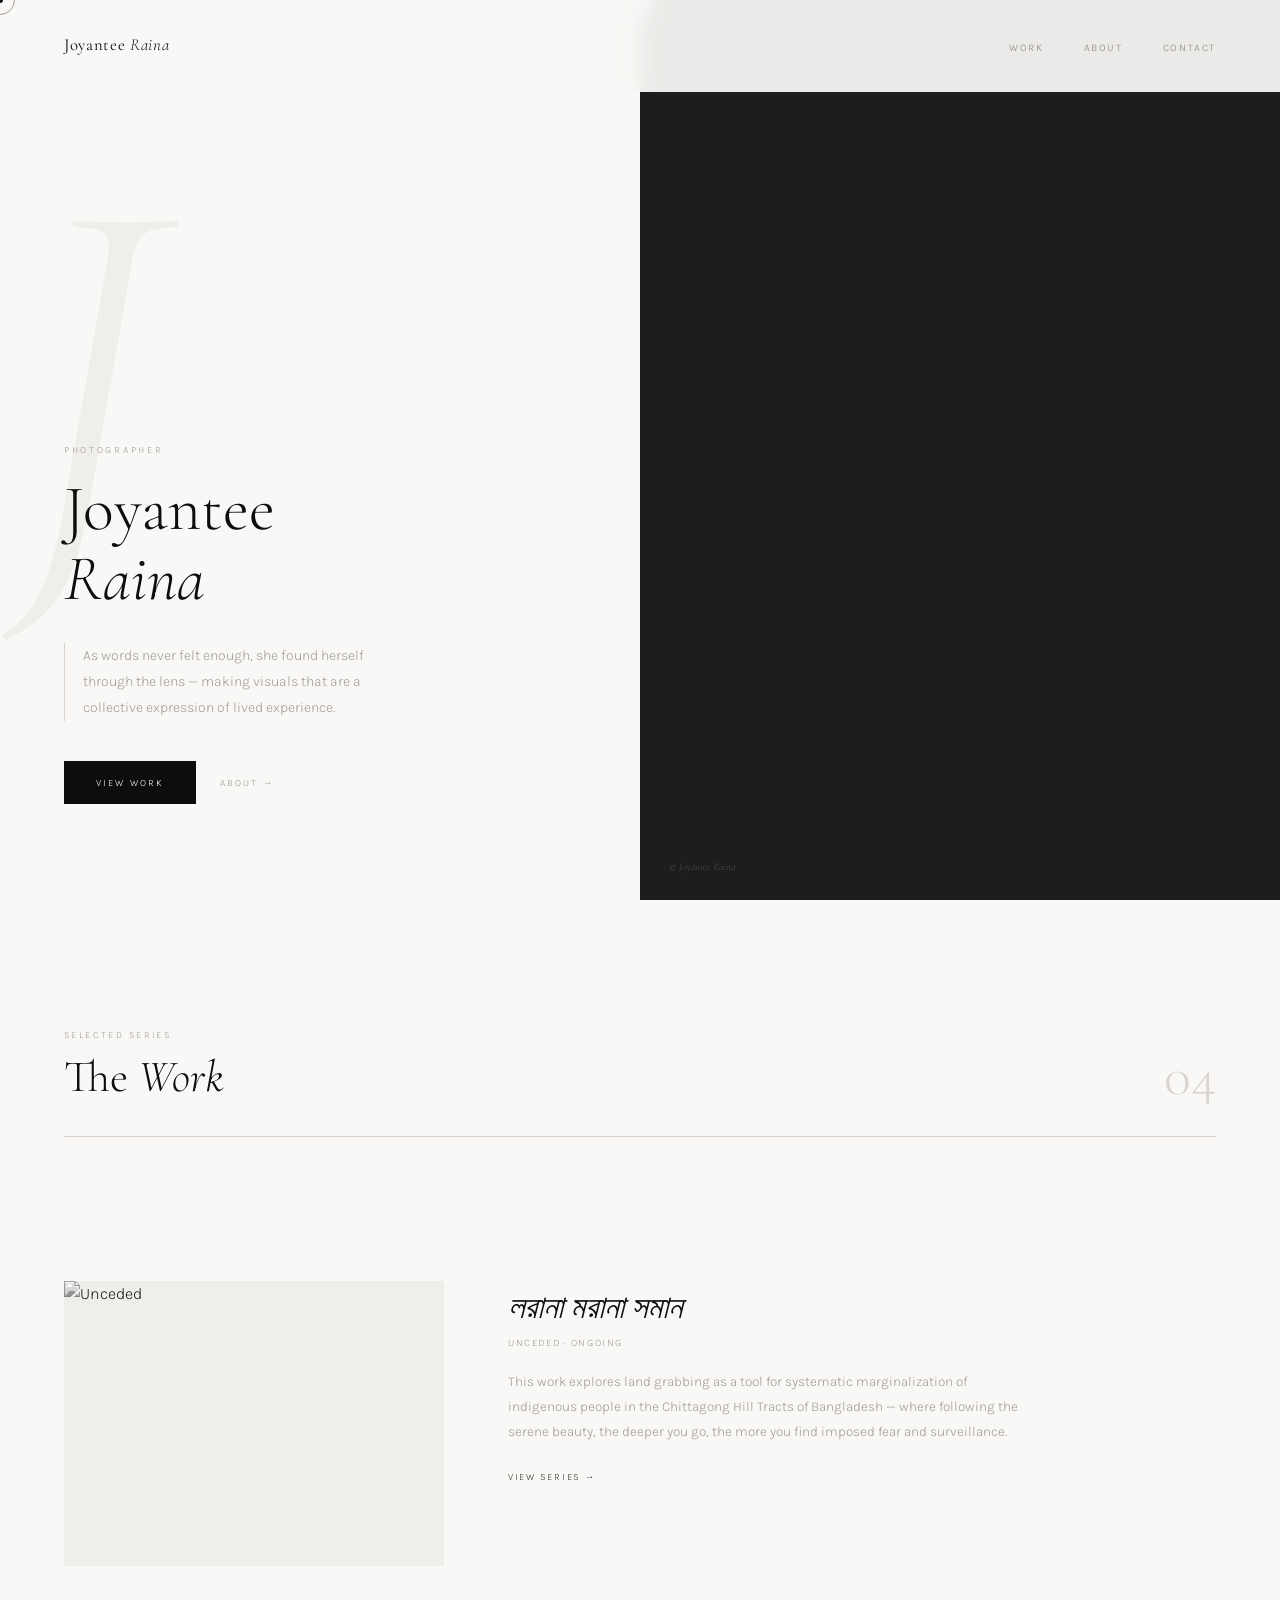
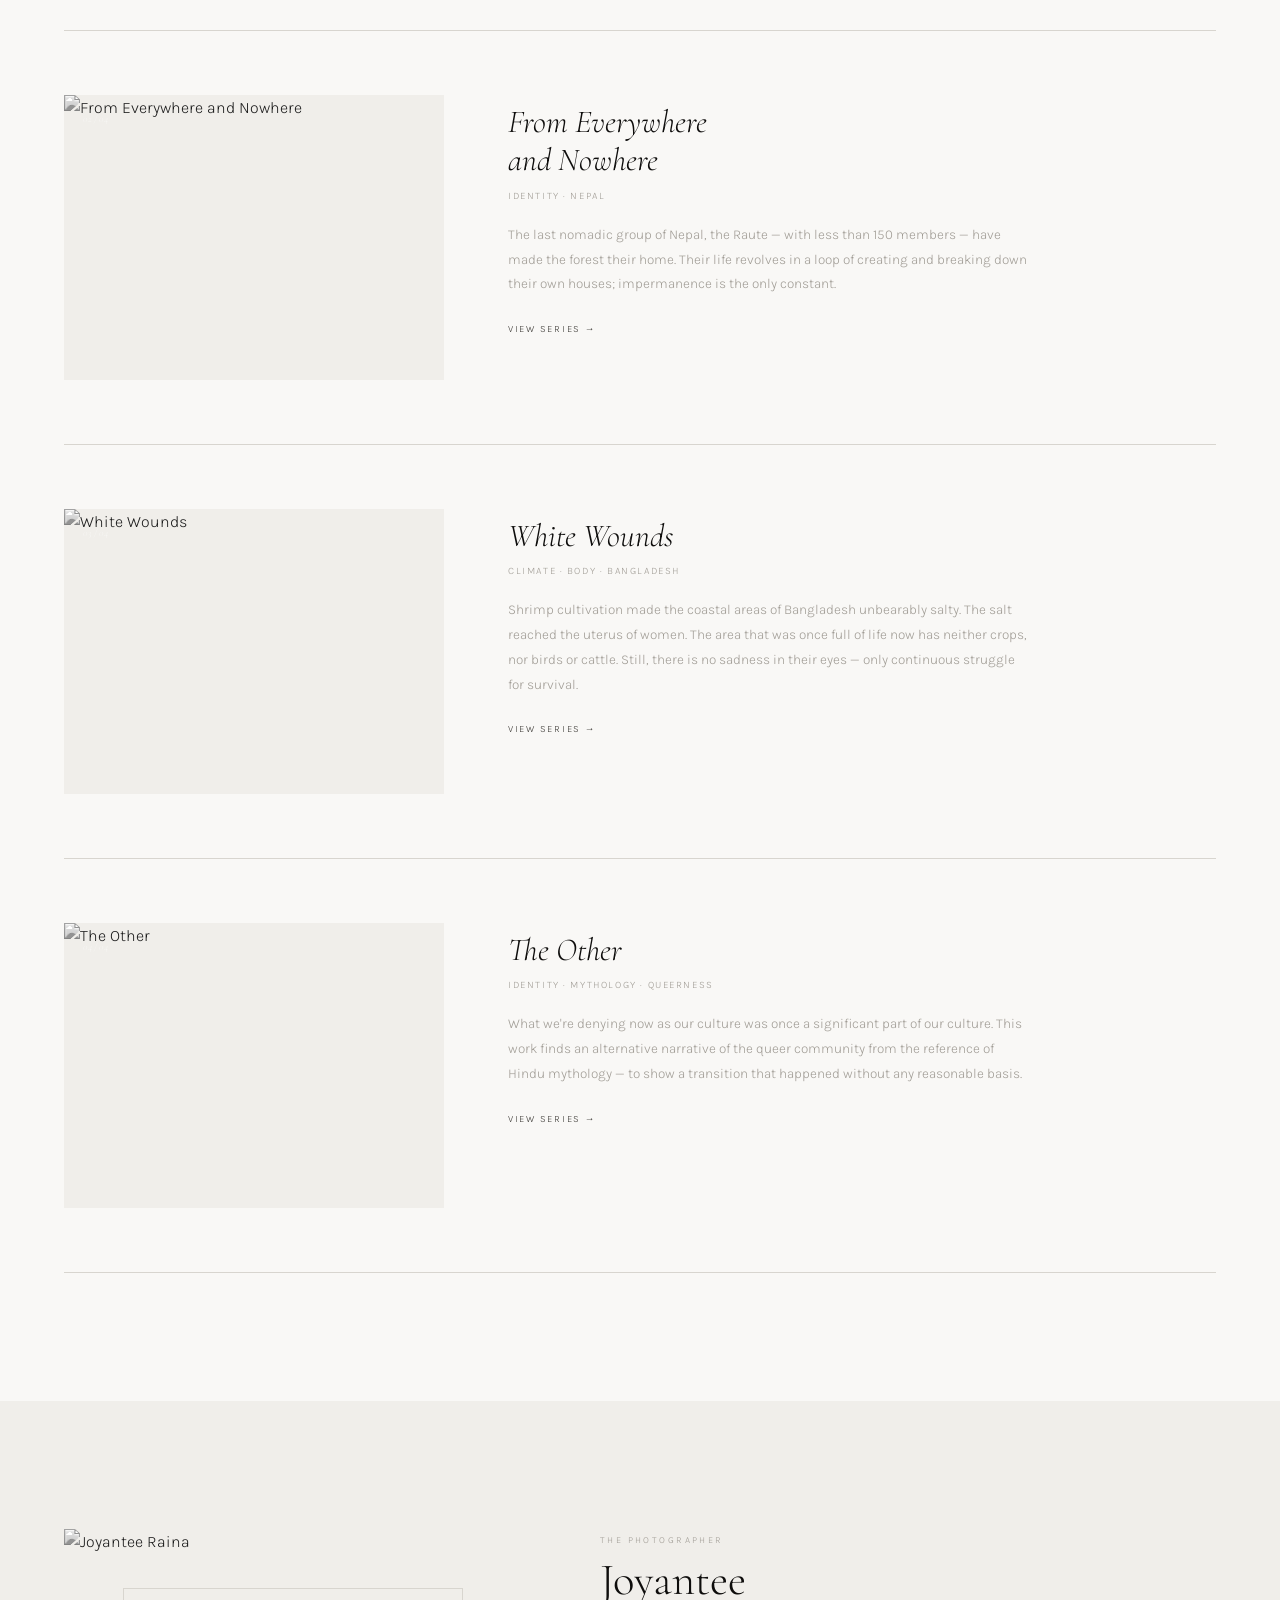
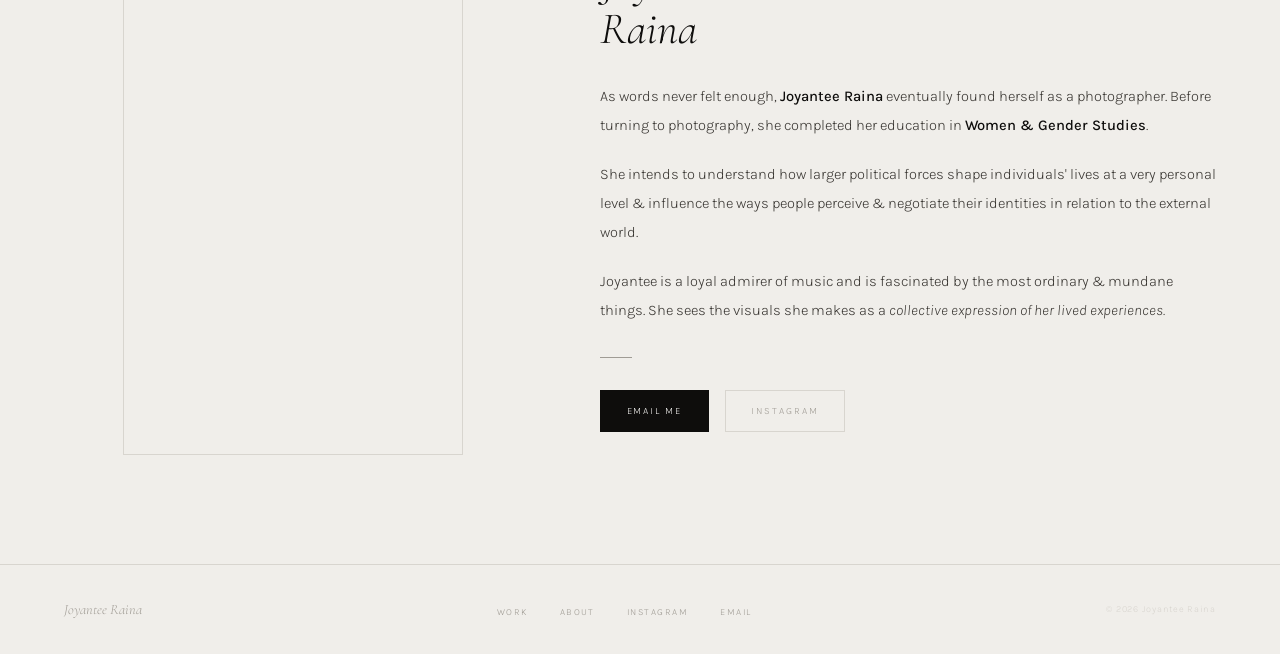
==== index.html @ 15c31bb4 "Add files via upload" ====
<!DOCTYPE html>
<html lang="en">
<head>
<meta charset="UTF-8">
<meta name="viewport" content="width=device-width, initial-scale=1.0">
<title>Joyantee Raina — Photographer</title>
<meta name="description" content="Joyantee Raina is a photographer whose work explores identity, land, and the lives shaped by political forces.">
<link rel="stylesheet" href="style.css">
<style>
  /* Hero */
  .hero {
    min-height: 100vh;
    display: grid;
    grid-template-columns: 1fr 1fr;
  }

  .hero-left {
    display: flex;
    flex-direction: column;
    justify-content: flex-end;
    padding: 0 4rem 6rem;
    position: relative;
    overflow: hidden;
  }

  .hero-bg-letter {
    position: absolute;
    top: 42%; left: 1rem;
    transform: translateY(-50%);
    font-family: 'Cormorant Garamond', serif;
    font-size: 40vw;
    font-weight: 300;
    font-style: italic;
    color: var(--off);
    line-height: 1;
    pointer-events: none;
    user-select: none;
  }

  .hero-tag {
    font-size: 0.6rem;
    letter-spacing: 0.28em;
    text-transform: uppercase;
    color: var(--mid);
    margin-bottom: 1rem;
    position: relative;
    opacity: 0;
    animation: fadeUp 0.8s ease forwards 0.4s;
  }

  h1.hero-title {
    font-family: 'Cormorant Garamond', serif;
    font-size: clamp(3rem, 5vw, 5rem);
    font-weight: 300;
    line-height: 1.1;
    color: var(--black);
    position: relative;
    opacity: 0;
    animation: fadeUp 0.9s ease forwards 0.6s;
  }
  h1.hero-title em { font-style: italic; display: block; }

  .hero-snippet {
    margin-top: 1.8rem;
    font-size: 0.88rem;
    color: var(--mid);
    max-width: 320px;
    line-height: 1.85;
    border-left: 1px solid var(--light);
    padding-left: 1.1rem;
    position: relative;
    opacity: 0;
    animation: fadeUp 0.9s ease forwards 0.85s;
  }

  .hero-cta {
    margin-top: 2.5rem;
    display: flex;
    gap: 1.5rem;
    align-items: center;
    position: relative;
    opacity: 0;
    animation: fadeUp 0.9s ease forwards 1s;
  }

  .btn {
    font-size: 0.6rem;
    letter-spacing: 0.22em;
    text-transform: uppercase;
    text-decoration: none;
    transition: all 0.3s;
  }
  .btn-dark {
    color: var(--white);
    background: var(--black);
    padding: 0.85rem 2rem;
  }
  .btn-dark:hover { background: var(--dark); }
  .btn-text {
    color: var(--mid);
  }
  .btn-text:hover { color: var(--black); }

  .hero-right {
    position: relative;
    overflow: hidden;
    background: var(--deeper);
    min-height: 100vh;
  }
  .hero-right img {
    width: 100%; height: 100%;
    object-fit: cover;
    filter: grayscale(100%);
    display: block;
    opacity: 0;
    animation: fadeIn 1.2s ease forwards 0.8s;
  }
  .hero-caption {
    position: absolute;
    bottom: 1.5rem; left: 1.8rem;
    font-family: 'Cormorant Garamond', serif;
    font-size: 0.65rem;
    font-style: italic;
    color: rgba(255,255,255,0.22);
  }

  /* Work section */
  #work {
    padding: 8rem 4rem;
  }

  .work-head {
    display: flex;
    justify-content: space-between;
    align-items: flex-end;
    padding-bottom: 2rem;
    border-bottom: 1px solid var(--light);
    margin-bottom: 5rem;
  }

  .label {
    font-size: 0.58rem;
    letter-spacing: 0.26em;
    text-transform: uppercase;
    color: var(--mid);
    margin-bottom: 0.6rem;
  }

  h2.section-title {
    font-family: 'Cormorant Garamond', serif;
    font-size: clamp(1.8rem, 3.5vw, 3rem);
    font-weight: 300;
    color: var(--black);
    line-height: 1.15;
  }
  h2.section-title em { font-style: italic; }

  .work-count {
    font-family: 'Cormorant Garamond', serif;
    font-size: 3.5rem;
    font-weight: 300;
    color: var(--light);
    line-height: 1;
  }

  /* Series list — matches WordPress minimal layout */
  .series-list {
    display: flex;
    flex-direction: column;
    gap: 0;
  }

  .series-row {
    display: grid;
    grid-template-columns: 380px 1fr;
    gap: 4rem;
    padding: 4rem 0;
    border-bottom: 1px solid var(--light);
    align-items: start;
    text-decoration: none;
    color: inherit;
    transition: background 0.3s;
  }
  .series-row:hover { background: rgba(0,0,0,0.015); }
  .series-row:first-child { border-top: none; }

  .series-cover {
    position: relative;
    overflow: hidden;
    aspect-ratio: 4/3;
    background: var(--off);
  }
  .series-cover img {
    width: 100%; height: 100%;
    object-fit: cover;
    filter: grayscale(100%);
    display: block;
    transition: transform 0.7s cubic-bezier(0.25,0.46,0.45,0.94), filter 0.5s;
  }
  .series-row:hover .series-cover img {
    transform: scale(1.04);
    filter: grayscale(40%);
  }

  .series-num {
    position: absolute;
    top: 1rem; left: 1.2rem;
    font-family: 'Cormorant Garamond', serif;
    font-size: 0.65rem;
    font-style: italic;
    color: rgba(255,255,255,0.5);
  }

  .series-body {
    display: flex;
    flex-direction: column;
    justify-content: center;
    padding: 0.5rem 0;
  }

  .series-title-text {
    font-family: 'Cormorant Garamond', serif;
    font-size: clamp(1.5rem, 2.5vw, 2.2rem);
    font-weight: 300;
    font-style: italic;
    color: var(--black);
    line-height: 1.2;
    margin-bottom: 0.5rem;
    transition: color 0.3s;
  }
  .series-row:hover .series-title-text { color: var(--dark); }

  .series-sub {
    font-size: 0.62rem;
    letter-spacing: 0.16em;
    text-transform: uppercase;
    color: var(--mid);
    margin-bottom: 1.2rem;
  }

  .series-excerpt {
    font-size: 0.85rem;
    color: var(--mid);
    line-height: 1.82;
    max-width: 520px;
    margin-bottom: 1.5rem;
  }

  .series-arrow {
    font-size: 0.6rem;
    letter-spacing: 0.18em;
    text-transform: uppercase;
    color: var(--dark);
    display: flex;
    align-items: center;
    gap: 0.5rem;
    transition: gap 0.3s;
  }
  .series-row:hover .series-arrow { gap: 0.9rem; }

  /* About strip */
  #about {
    padding: 8rem 4rem;
    background: var(--off);
    display: grid;
    grid-template-columns: 1fr 1.4fr;
    gap: 6rem;
    align-items: center;
  }

  .about-img {
    position: relative;
    aspect-ratio: 3/4;
    max-width: 380px;
  }
  .about-img img {
    width: 100%; height: 100%;
    object-fit: cover;
    filter: grayscale(100%);
    display: block;
    position: relative; z-index: 1;
  }
  .about-frame {
    position: absolute;
    bottom: -1.2rem; right: -1.2rem;
    width: calc(100% - 2.5rem);
    height: calc(100% - 2.5rem);
    border: 1px solid var(--light);
    pointer-events: none;
  }

  .about-text .label { margin-bottom: 0.5rem; }

  h2.about-name {
    font-family: 'Cormorant Garamond', serif;
    font-size: clamp(2rem, 3.5vw, 3rem);
    font-weight: 300;
    color: var(--black);
    line-height: 1.1;
    margin-bottom: 1.8rem;
  }
  h2.about-name em { font-style: italic; display: block; }

  .about-bio {
    font-size: 0.92rem;
    color: var(--dark);
    line-height: 1.95;
    margin-bottom: 1.3rem;
  }
  .about-bio strong { color: var(--black); font-weight: 500; }
  .about-bio em { font-style: italic; }

  .about-hr { width: 32px; height: 1px; background: var(--mid); margin: 2rem 0; }

  .about-btns { display: flex; gap: 1rem; flex-wrap: wrap; }
  .about-btn {
    font-size: 0.6rem;
    letter-spacing: 0.2em;
    text-transform: uppercase;
    text-decoration: none;
    padding: 0.75rem 1.6rem;
    border: 1px solid var(--light);
    color: var(--mid);
    transition: all 0.3s;
  }
  .about-btn:hover { border-color: var(--dark); color: var(--black); }
  .about-btn.fill { background: var(--black); color: var(--white); border-color: var(--black); }
  .about-btn.fill:hover { background: var(--dark); border-color: var(--dark); }

  /* Responsive */
  @media (max-width: 1024px) {
    .hero { grid-template-columns: 1fr; }
    .hero-right { display: none; }
    .hero-left { min-height: 100vh; padding: 0 2rem 5rem; }
    #work { padding: 5rem 2rem; }
    .series-row { grid-template-columns: 1fr; gap: 1.5rem; padding: 3rem 0; }
    .series-cover { max-width: 100%; aspect-ratio: 16/9; }
    #about { grid-template-columns: 1fr; gap: 3rem; padding: 5rem 2rem; }
    .about-img { max-width: 320px; }
  }
  @media (max-width: 640px) {
    #work { padding: 4rem 1.5rem; }
    .work-head { flex-direction: column; align-items: flex-start; gap: 1rem; }
    #about { padding: 4rem 1.5rem; }
  }
</style>
</head>
<body>

<div class="cur" id="cur"></div>
<div class="cur-ring" id="curRing"></div>

<nav id="nav">
  <a href="index.html" class="nav-name">Joyantee <em>Raina</em></a>
  <ul class="nav-links">
    <li class="hide-mobile"><a href="#work">Work</a></li>
    <li class="hide-mobile"><a href="#about">About</a></li>
    <li><a href="mailto:joyantee.raina@gmail.com">Contact</a></li>
  </ul>
</nav>

<!-- Hero -->
<section class="hero">
  <div class="hero-left">
    <div class="hero-bg-letter" aria-hidden="true">J</div>
    <div class="hero-tag">Photographer</div>
    <h1 class="hero-title">Joyantee<br><em>Raina</em></h1>
    <p class="hero-snippet">As words never felt enough, she found herself through the lens — making visuals that are a collective expression of lived experience.</p>
    <div class="hero-cta">
      <a href="#work" class="btn btn-dark">View Work</a>
      <a href="#about" class="btn btn-text">About →</a>
    </div>
  </div>
  <div class="hero-right">
    <img src="https://joyanteeraina.wordpress.com/wp-content/uploads/2026/02/whatsapp-image-2026-02-25-at-1.38.59-pm-6.jpeg" alt="Joyantee Raina">
    <div class="hero-caption">© Joyantee Raina</div>
  </div>
</section>

<!-- Work -->
<section id="work">
  <div class="work-head reveal">
    <div>
      <div class="label">Selected Series</div>
      <h2 class="section-title">The <em>Work</em></h2>
    </div>
    <div class="work-count">04</div>
  </div>

  <div class="series-list">

    <a href="unceded.html" class="series-row reveal">
      <div class="series-cover">
        <img src="https://joyanteeraina.wordpress.com/wp-content/uploads/2025/05/unceded_01-2.jpg" alt="Unceded">
        <div class="series-num">01 / 04</div>
      </div>
      <div class="series-body">
        <div class="series-title-text">লরানা মরানা সমান</div>
        <div class="series-sub">Unceded · Ongoing</div>
        <p class="series-excerpt">This work explores land grabbing as a tool for systematic marginalization of indigenous people in the Chittagong Hill Tracts of Bangladesh — where following the serene beauty, the deeper you go, the more you find imposed fear and surveillance.</p>
        <div class="series-arrow">View Series →</div>
      </div>
    </a>

    <a href="from-everywhere-and-nowhere.html" class="series-row reveal d1">
      <div class="series-cover">
        <img src="https://joyanteeraina.wordpress.com/wp-content/uploads/2023/04/joyantee_01-9.jpg" alt="From Everywhere and Nowhere">
        <div class="series-num">02 / 04</div>
      </div>
      <div class="series-body">
        <div class="series-title-text">From Everywhere<br>and Nowhere</div>
        <div class="series-sub">Identity · Nepal</div>
        <p class="series-excerpt">The last nomadic group of Nepal, the Raute — with less than 150 members — have made the forest their home. Their life revolves in a loop of creating and breaking down their own houses; impermanence is the only constant.</p>
        <div class="series-arrow">View Series →</div>
      </div>
    </a>

    <a href="white-wounds.html" class="series-row reveal d2">
      <div class="series-cover">
        <img src="https://joyanteeraina.wordpress.com/wp-content/uploads/2023/04/water_01-5.jpeg" alt="White Wounds">
        <div class="series-num">03 / 04</div>
      </div>
      <div class="series-body">
        <div class="series-title-text">White Wounds</div>
        <div class="series-sub">Climate · Body · Bangladesh</div>
        <p class="series-excerpt">Shrimp cultivation made the coastal areas of Bangladesh unbearably salty. The salt reached the uterus of women. The area that was once full of life now has neither crops, nor birds or cattle. Still, there is no sadness in their eyes — only continuous struggle for survival.</p>
        <div class="series-arrow">View Series →</div>
      </div>
    </a>

    <a href="the-other.html" class="series-row reveal d3">
      <div class="series-cover">
        <img src="https://joyanteeraina.wordpress.com/wp-content/uploads/2023/04/the-other_01_joyantee-reza-1.jpeg" alt="The Other">
        <div class="series-num">04 / 04</div>
      </div>
      <div class="series-body">
        <div class="series-title-text">The Other</div>
        <div class="series-sub">Identity · Mythology · Queerness</div>
        <p class="series-excerpt">What we're denying now as our culture was once a significant part of our culture. This work finds an alternative narrative of the queer community from the reference of Hindu mythology — to show a transition that happened without any reasonable basis.</p>
        <div class="series-arrow">View Series →</div>
      </div>
    </a>

  </div>
</section>

<!-- About -->
<section id="about">
  <div class="about-img reveal">
    <img src="https://joyanteeraina.wordpress.com/wp-content/uploads/2026/02/whatsapp-image-2026-02-25-at-1.38.59-pm-6.jpeg" alt="Joyantee Raina">
    <div class="about-frame"></div>
  </div>
  <div class="about-text reveal d1">
    <div class="label">The Photographer</div>
    <h2 class="about-name">Joyantee<br><em>Raina</em></h2>
    <p class="about-bio">As words never felt enough, <strong>Joyantee Raina</strong> eventually found herself as a photographer. Before turning to photography, she completed her education in <strong>Women & Gender Studies</strong>.</p>
    <p class="about-bio">She intends to understand how larger political forces shape individuals' lives at a very personal level & influence the ways people perceive & negotiate their identities in relation to the external world.</p>
    <p class="about-bio">Joyantee is a loyal admirer of music and is fascinated by the most ordinary & mundane things. She sees the visuals she makes as a <em>collective expression of her lived experiences.</em></p>
    <div class="about-hr"></div>
    <div class="about-btns">
      <a href="mailto:joyantee.raina@gmail.com" class="about-btn fill">Email Me</a>
      <a href="https://www.instagram.com/joyantee.raina/" target="_blank" class="about-btn">Instagram</a>
    </div>
  </div>
</section>

<footer>
  <div class="footer-name">Joyantee Raina</div>
  <ul class="footer-links">
    <li><a href="#work">Work</a></li>
    <li><a href="#about">About</a></li>
    <li><a href="https://www.instagram.com/joyantee.raina/" target="_blank">Instagram</a></li>
    <li><a href="mailto:joyantee.raina@gmail.com">Email</a></li>
  </ul>
  <div class="footer-copy">© 2026 Joyantee Raina</div>
</footer>

<script src="cursor.js"></script>
</body>
</html>
---- style.css ----
@import url('https://fonts.googleapis.com/css2?family=Cormorant+Garamond:ital,wght@0,300;0,400;0,600;1,300;1,400;1,600&family=Karla:wght@300;400;500&display=swap');

:root {
  --white: #f9f8f6;
  --off: #f0eeea;
  --light: #d8d5cf;
  --mid: #a09c95;
  --dark: #3a3733;
  --deeper: #1e1d1b;
  --black: #0e0d0c;
}

*, *::before, *::after { box-sizing: border-box; margin: 0; padding: 0; }
html { scroll-behavior: smooth; }

body {
  background: var(--white);
  color: var(--deeper);
  font-family: 'Karla', sans-serif;
  font-weight: 300;
  line-height: 1.6;
  cursor: none;
  overflow-x: hidden;
}

/* Cursor */
.cur {
  width: 6px; height: 6px;
  background: var(--black);
  border-radius: 50%;
  position: fixed;
  pointer-events: none;
  z-index: 9999;
  transform: translate(-50%, -50%);
  transition: width 0.25s, height 0.25s;
}
.cur-ring {
  width: 30px; height: 30px;
  border: 1px solid var(--mid);
  border-radius: 50%;
  position: fixed;
  pointer-events: none;
  z-index: 9998;
  transform: translate(-50%, -50%);
  transition: width 0.2s, height 0.2s, border-color 0.2s;
}

/* Nav */
nav {
  position: fixed; top: 0; left: 0; right: 0;
  z-index: 100;
  display: flex;
  justify-content: space-between;
  align-items: center;
  padding: 2rem 4rem;
  background: rgba(249,248,246,0.94);
  backdrop-filter: blur(10px);
  border-bottom: 1px solid transparent;
  transition: border-color 0.4s;
}
nav.scrolled { border-color: var(--light); }

.nav-name {
  font-family: 'Cormorant Garamond', serif;
  font-size: 1.05rem;
  font-weight: 400;
  letter-spacing: 0.04em;
  color: var(--black);
  text-decoration: none;
}
.nav-name em { font-style: italic; font-weight: 300; }

.nav-links { display: flex; gap: 2.5rem; list-style: none; align-items: center; }
.nav-links a {
  font-size: 0.63rem;
  font-weight: 400;
  letter-spacing: 0.16em;
  text-transform: uppercase;
  color: var(--mid);
  text-decoration: none;
  transition: color 0.3s;
  position: relative;
}
.nav-links a:hover { color: var(--black); }
.nav-links a.active { color: var(--black); }
.nav-links a.active::after {
  content: '';
  position: absolute;
  bottom: -4px; left: 0; right: 0;
  height: 1px;
  background: var(--black);
}

/* Footer */
footer {
  background: var(--off);
  border-top: 1px solid var(--light);
  padding: 2rem 4rem;
  display: flex;
  justify-content: space-between;
  align-items: center;
}
.footer-name {
  font-family: 'Cormorant Garamond', serif;
  font-size: 0.9rem;
  font-style: italic;
  color: var(--mid);
}
.footer-links { display: flex; gap: 2rem; list-style: none; }
.footer-links a {
  font-size: 0.58rem;
  letter-spacing: 0.16em;
  text-transform: uppercase;
  color: var(--mid);
  text-decoration: none;
  transition: color 0.3s;
}
.footer-links a:hover { color: var(--black); }
.footer-copy { font-size: 0.58rem; color: var(--light); letter-spacing: 0.08em; }

/* Reveal */
.reveal {
  opacity: 0; transform: translateY(24px);
  transition: opacity 0.85s ease, transform 0.85s ease;
}
.reveal.in { opacity: 1; transform: none; }
.d1 { transition-delay: 0.1s; }
.d2 { transition-delay: 0.2s; }
.d3 { transition-delay: 0.3s; }
.d4 { transition-delay: 0.4s; }

/* Animations */
@keyframes fadeUp {
  from { opacity: 0; transform: translateY(20px); }
  to { opacity: 1; transform: translateY(0); }
}
@keyframes fadeIn {
  from { opacity: 0; }
  to { opacity: 1; }
}

/* Shared cursor script helper */
.hoverable { cursor: none; }

@media (max-width: 768px) {
  nav { padding: 1.5rem 1.5rem; }
  .nav-links { gap: 1.5rem; }
  .nav-links li.hide-mobile { display: none; }
  footer { flex-direction: column; gap: 1.2rem; text-align: center; padding: 1.8rem 1.5rem; }
}
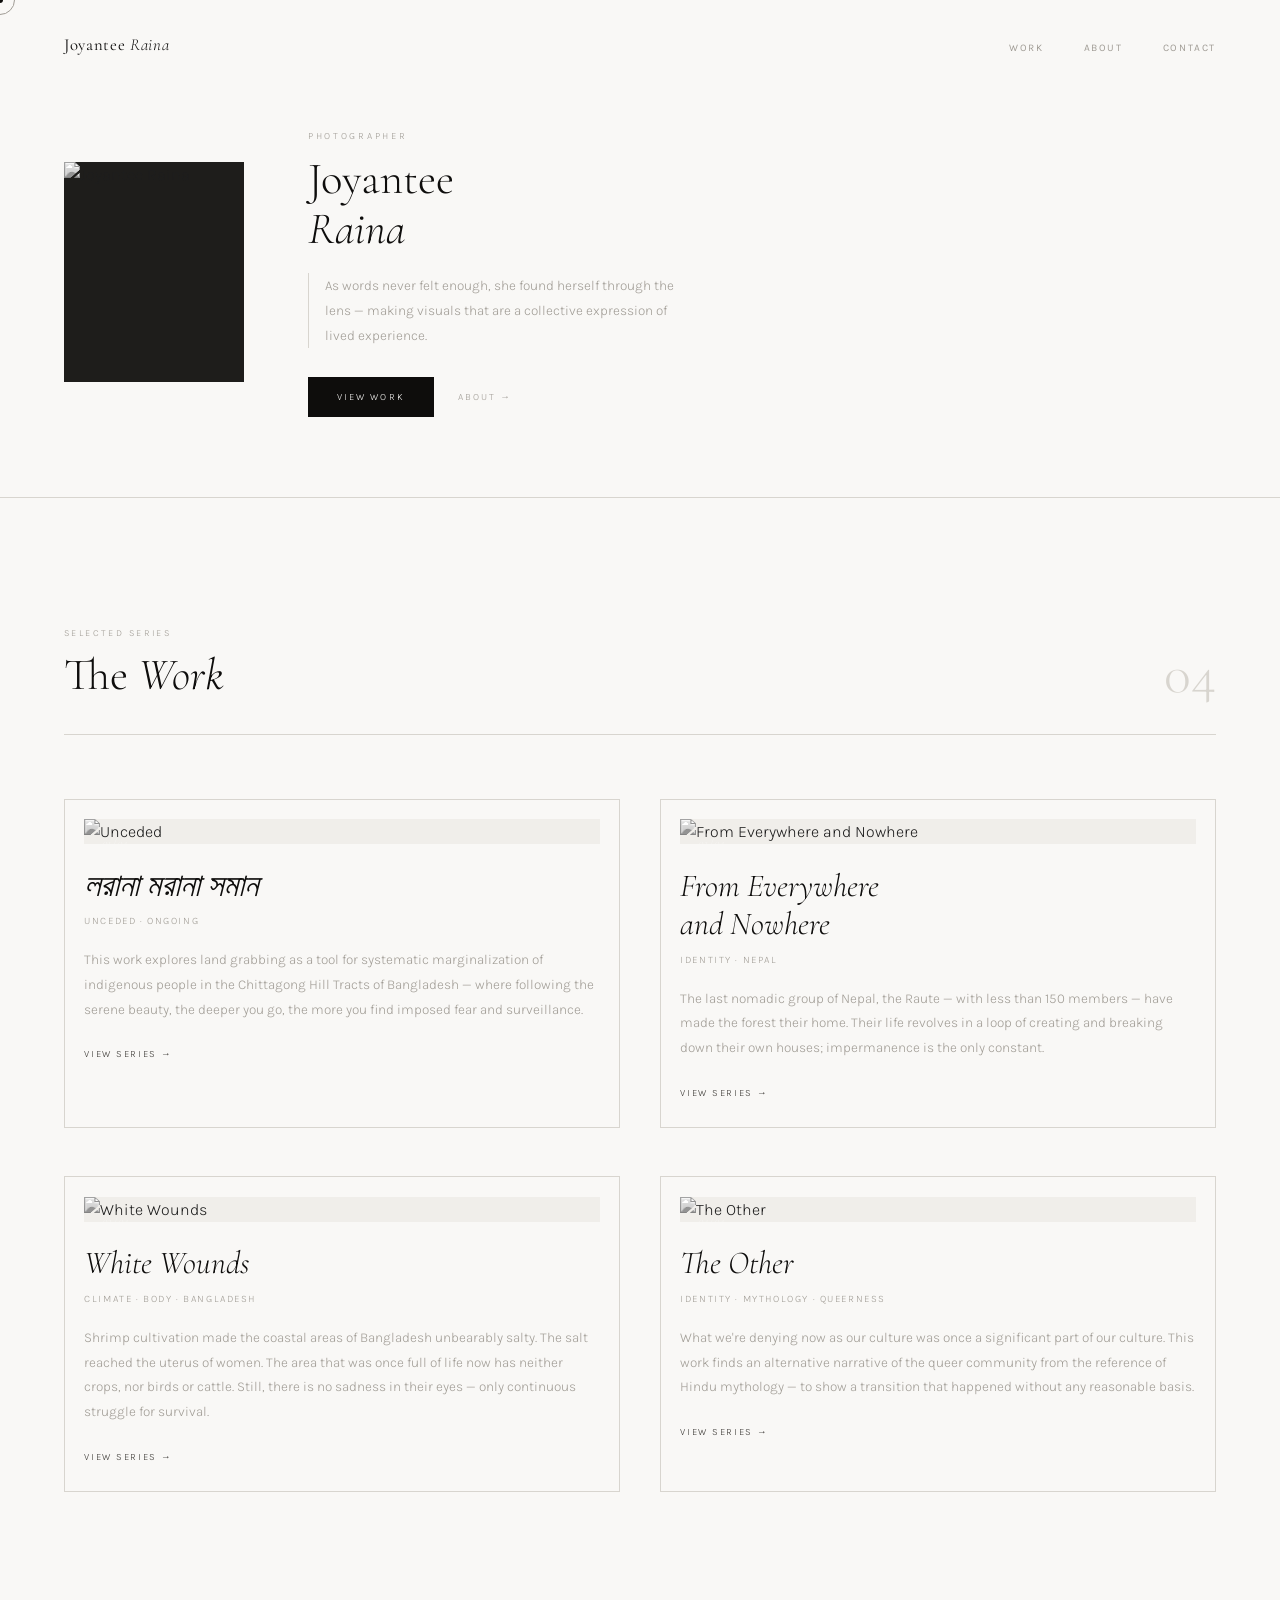
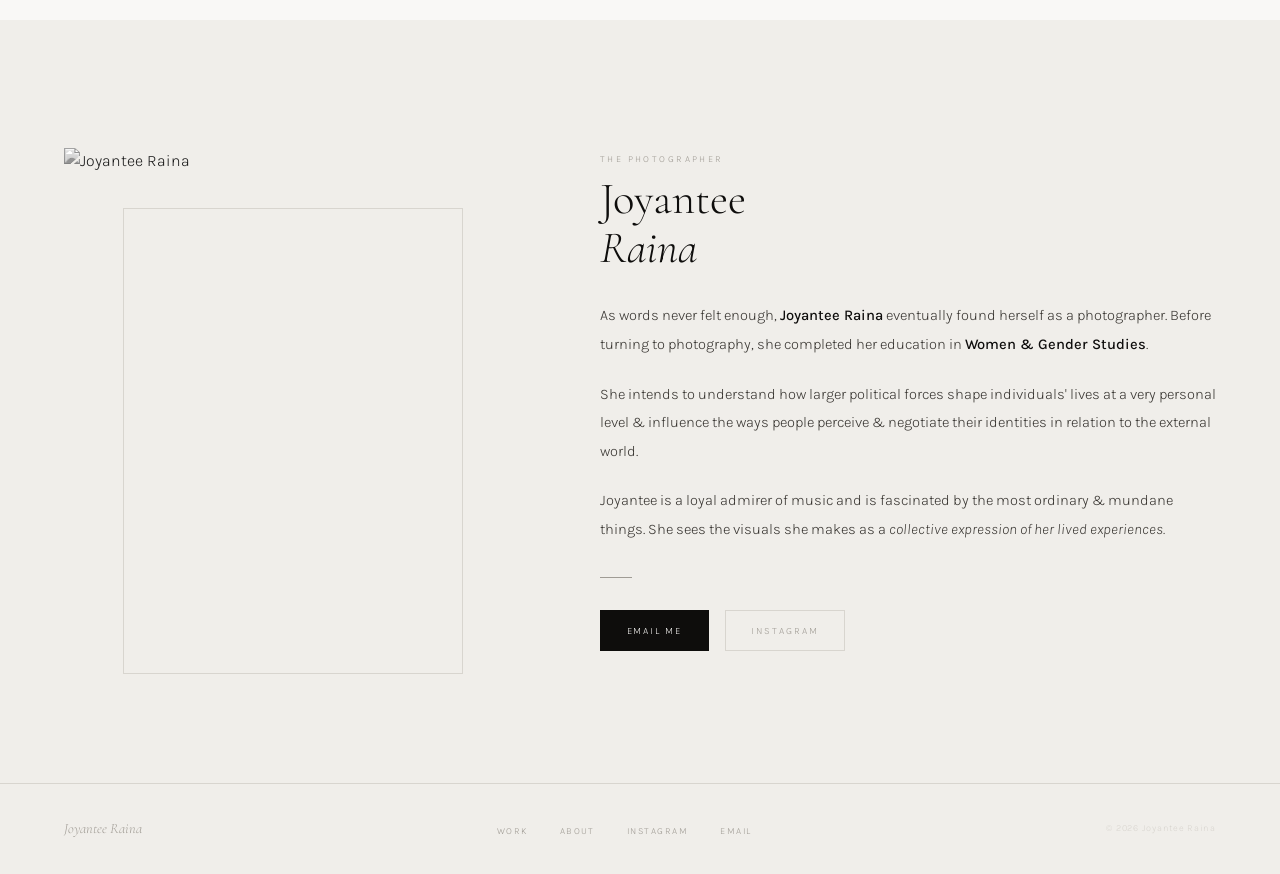
==== commit 342f8168: "Add files via upload" ====
--- a/index.html
+++ b/index.html
@@ -7,122 +7,108 @@
 <meta name="description" content="Joyantee Raina is a photographer whose work explores identity, land, and the lives shaped by political forces.">
 <link rel="stylesheet" href="style.css">
 <style>
-  /* Hero */
+  /* Hero — compact intro */
   .hero {
-    min-height: 100vh;
-    display: grid;
-    grid-template-columns: 1fr 1fr;
-  }
-
-  .hero-left {
-    display: flex;
-    flex-direction: column;
-    justify-content: flex-end;
-    padding: 0 4rem 6rem;
-    position: relative;
-    overflow: hidden;
-  }
-
-  .hero-bg-letter {
-    position: absolute;
-    top: 42%; left: 1rem;
-    transform: translateY(-50%);
-    font-family: 'Cormorant Garamond', serif;
-    font-size: 40vw;
-    font-weight: 300;
-    font-style: italic;
-    color: var(--off);
-    line-height: 1;
-    pointer-events: none;
-    user-select: none;
-  }
-
-  .hero-tag {
-    font-size: 0.6rem;
-    letter-spacing: 0.28em;
-    text-transform: uppercase;
-    color: var(--mid);
-    margin-bottom: 1rem;
-    position: relative;
-    opacity: 0;
-    animation: fadeUp 0.8s ease forwards 0.4s;
-  }
-
-  h1.hero-title {
-    font-family: 'Cormorant Garamond', serif;
-    font-size: clamp(3rem, 5vw, 5rem);
-    font-weight: 300;
-    line-height: 1.1;
-    color: var(--black);
-    position: relative;
-    opacity: 0;
-    animation: fadeUp 0.9s ease forwards 0.6s;
-  }
-  h1.hero-title em { font-style: italic; display: block; }
-
-  .hero-snippet {
-    margin-top: 1.8rem;
-    font-size: 0.88rem;
-    color: var(--mid);
-    max-width: 320px;
-    line-height: 1.85;
-    border-left: 1px solid var(--light);
-    padding-left: 1.1rem;
-    position: relative;
-    opacity: 0;
-    animation: fadeUp 0.9s ease forwards 0.85s;
-  }
-
-  .hero-cta {
-    margin-top: 2.5rem;
-    display: flex;
-    gap: 1.5rem;
+    padding: 8rem 4rem 5rem;
+    display: flex;
     align-items: center;
-    position: relative;
-    opacity: 0;
-    animation: fadeUp 0.9s ease forwards 1s;
-  }
-
-  .btn {
-    font-size: 0.6rem;
-    letter-spacing: 0.22em;
-    text-transform: uppercase;
-    text-decoration: none;
-    transition: all 0.3s;
-  }
-  .btn-dark {
-    color: var(--white);
-    background: var(--black);
-    padding: 0.85rem 2rem;
-  }
-  .btn-dark:hover { background: var(--dark); }
-  .btn-text {
-    color: var(--mid);
-  }
-  .btn-text:hover { color: var(--black); }
-
-  .hero-right {
-    position: relative;
+    gap: 4rem;
+    border-bottom: 1px solid var(--light);
+  }
+
+  .hero-portrait {
+    flex-shrink: 0;
+    width: 180px;
+    height: 220px;
     overflow: hidden;
     background: var(--deeper);
-    min-height: 100vh;
-  }
-  .hero-right img {
+    opacity: 0;
+    animation: fadeIn 1.2s ease forwards 0.6s;
+  }
+  .hero-portrait img {
     width: 100%; height: 100%;
     object-fit: cover;
     filter: grayscale(100%);
     display: block;
+  }
+
+  .hero-left {
+    display: flex;
+    flex-direction: column;
+    justify-content: center;
+    position: relative;
+  }
+
+  .hero-bg-letter {
+    display: none;
+  }
+
+  .hero-tag {
+    font-size: 0.6rem;
+    letter-spacing: 0.28em;
+    text-transform: uppercase;
+    color: var(--mid);
+    margin-bottom: 0.75rem;
+    position: relative;
     opacity: 0;
-    animation: fadeIn 1.2s ease forwards 0.8s;
-  }
-  .hero-caption {
-    position: absolute;
-    bottom: 1.5rem; left: 1.8rem;
-    font-family: 'Cormorant Garamond', serif;
-    font-size: 0.65rem;
-    font-style: italic;
-    color: rgba(255,255,255,0.22);
-  }
+    animation: fadeUp 0.8s ease forwards 0.4s;
+  }
+
+  h1.hero-title {
+    font-family: 'Cormorant Garamond', serif;
+    font-size: clamp(2.2rem, 3.5vw, 3.5rem);
+    font-weight: 300;
+    line-height: 1.1;
+    color: var(--black);
+    position: relative;
+    opacity: 0;
+    animation: fadeUp 0.9s ease forwards 0.6s;
+  }
+  h1.hero-title em { font-style: italic; display: block; }
+
+  .hero-snippet {
+    margin-top: 1.2rem;
+    font-size: 0.85rem;
+    color: var(--mid);
+    max-width: 380px;
+    line-height: 1.85;
+    border-left: 1px solid var(--light);
+    padding-left: 1rem;
+    position: relative;
+    opacity: 0;
+    animation: fadeUp 0.9s ease forwards 0.85s;
+  }
+
+  .hero-cta {
+    margin-top: 1.8rem;
+    display: flex;
+    gap: 1.5rem;
+    align-items: center;
+    position: relative;
+    opacity: 0;
+    animation: fadeUp 0.9s ease forwards 1s;
+  }
+
+  .btn {
+    font-size: 0.6rem;
+    letter-spacing: 0.22em;
+    text-transform: uppercase;
+    text-decoration: none;
+    transition: all 0.3s;
+  }
+  .btn-dark {
+    color: var(--white);
+    background: var(--black);
+    padding: 0.75rem 1.8rem;
+  }
+  .btn-dark:hover { background: var(--dark); }
+  .btn-text {
+    color: var(--mid);
+  }
+  .btn-text:hover { color: var(--black); }
+
+  /* hide old hero-right — portrait is now inline */
+  .hero-right { display: none; }
 
   /* Work section */
   #work {
@@ -135,7 +121,7 @@
     align-items: flex-end;
     padding-bottom: 2rem;
     border-bottom: 1px solid var(--light);
-    margin-bottom: 5rem;
+    margin-bottom: 4rem;
   }
 
   .label {
@@ -163,36 +149,34 @@
     line-height: 1;
   }
 
-  /* Series list — matches WordPress minimal layout */
+  /* Series grid — 2 columns with margins */
   .series-list {
+    display: grid;
+    grid-template-columns: 1fr 1fr;
+    gap: 3rem 2.5rem;
+  }
+
+  .series-row {
     display: flex;
     flex-direction: column;
-    gap: 0;
-  }
-
-  .series-row {
-    display: grid;
-    grid-template-columns: 380px 1fr;
-    gap: 4rem;
-    padding: 4rem 0;
-    border-bottom: 1px solid var(--light);
-    align-items: start;
+    gap: 1.2rem;
     text-decoration: none;
     color: inherit;
     transition: background 0.3s;
+    border: 1px solid var(--light);
+    padding: 1.2rem;
   }
   .series-row:hover { background: rgba(0,0,0,0.015); }
-  .series-row:first-child { border-top: none; }
 
   .series-cover {
     position: relative;
     overflow: hidden;
-    aspect-ratio: 4/3;
     background: var(--off);
   }
   .series-cover img {
-    width: 100%; height: 100%;
-    object-fit: cover;
+    width: 100%;
+    height: auto;
+    object-fit: contain;
     filter: grayscale(100%);
     display: block;
     transition: transform 0.7s cubic-bezier(0.25,0.46,0.45,0.94), filter 0.5s;
@@ -214,8 +198,7 @@
   .series-body {
     display: flex;
     flex-direction: column;
-    justify-content: center;
-    padding: 0.5rem 0;
+    padding: 0.2rem 0 0.5rem;
   }
 
   .series-title-text {
@@ -329,16 +312,16 @@
 
   /* Responsive */
   @media (max-width: 1024px) {
-    .hero { grid-template-columns: 1fr; }
-    .hero-right { display: none; }
-    .hero-left { min-height: 100vh; padding: 0 2rem 5rem; }
+    .hero { padding: 7rem 2rem 4rem; gap: 2.5rem; }
+    .hero-portrait { width: 140px; height: 170px; }
     #work { padding: 5rem 2rem; }
-    .series-row { grid-template-columns: 1fr; gap: 1.5rem; padding: 3rem 0; }
-    .series-cover { max-width: 100%; aspect-ratio: 16/9; }
+    .series-list { grid-template-columns: 1fr; gap: 2rem; }
     #about { grid-template-columns: 1fr; gap: 3rem; padding: 5rem 2rem; }
     .about-img { max-width: 320px; }
   }
   @media (max-width: 640px) {
+    .hero { flex-direction: column; align-items: flex-start; gap: 1.5rem; padding: 6rem 1.5rem 3rem; }
+    .hero-portrait { width: 120px; height: 150px; }
     #work { padding: 4rem 1.5rem; }
     .work-head { flex-direction: column; align-items: flex-start; gap: 1rem; }
     #about { padding: 4rem 1.5rem; }
@@ -361,8 +344,10 @@
 
 <!-- Hero -->
 <section class="hero">
+  <div class="hero-portrait">
+    <img src="https://joyanteeraina.wordpress.com/wp-content/uploads/2026/02/whatsapp-image-2026-02-25-at-1.38.59-pm-6.jpeg" alt="Joyantee Raina">
+  </div>
   <div class="hero-left">
-    <div class="hero-bg-letter" aria-hidden="true">J</div>
     <div class="hero-tag">Photographer</div>
     <h1 class="hero-title">Joyantee<br><em>Raina</em></h1>
     <p class="hero-snippet">As words never felt enough, she found herself through the lens — making visuals that are a collective expression of lived experience.</p>
@@ -370,10 +355,6 @@
       <a href="#work" class="btn btn-dark">View Work</a>
       <a href="#about" class="btn btn-text">About →</a>
     </div>
-  </div>
-  <div class="hero-right">
-    <img src="https://joyanteeraina.wordpress.com/wp-content/uploads/2026/02/whatsapp-image-2026-02-25-at-1.38.59-pm-6.jpeg" alt="Joyantee Raina">
-    <div class="hero-caption">© Joyantee Raina</div>
   </div>
 </section>
 
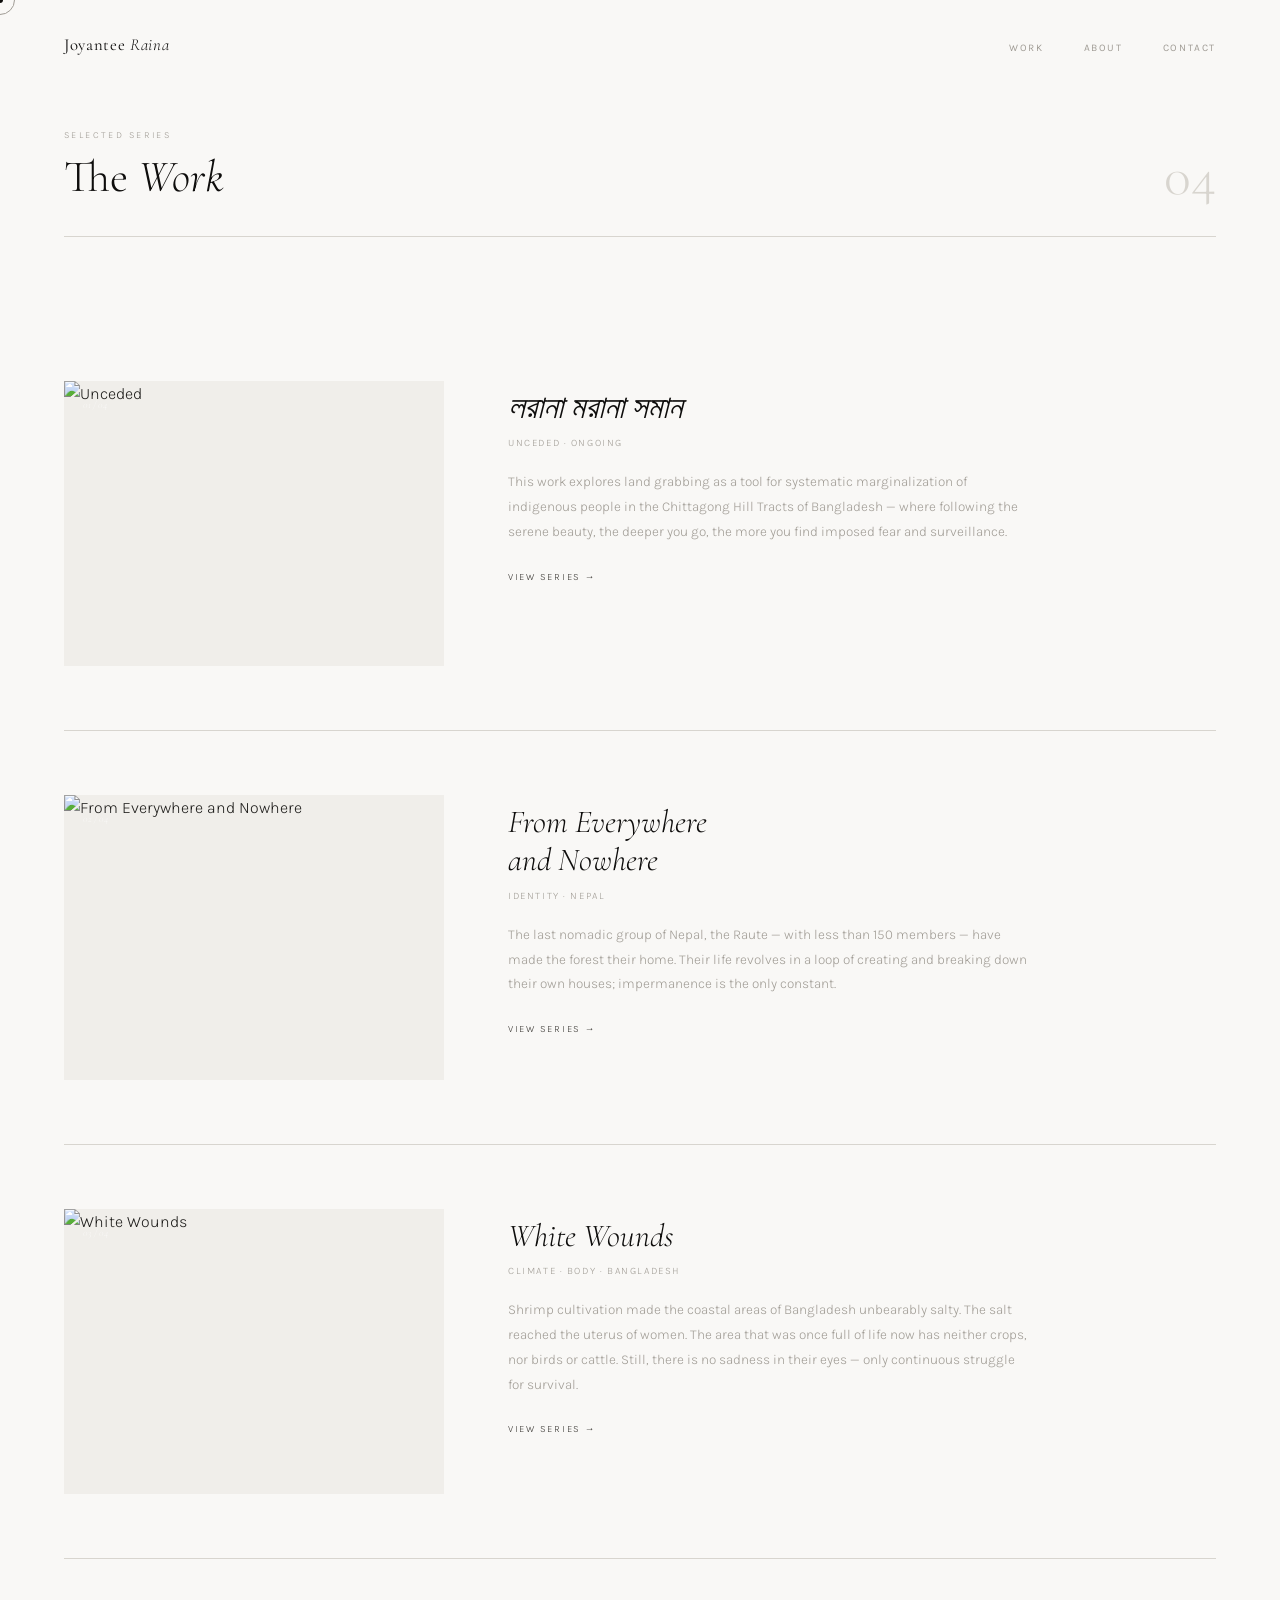
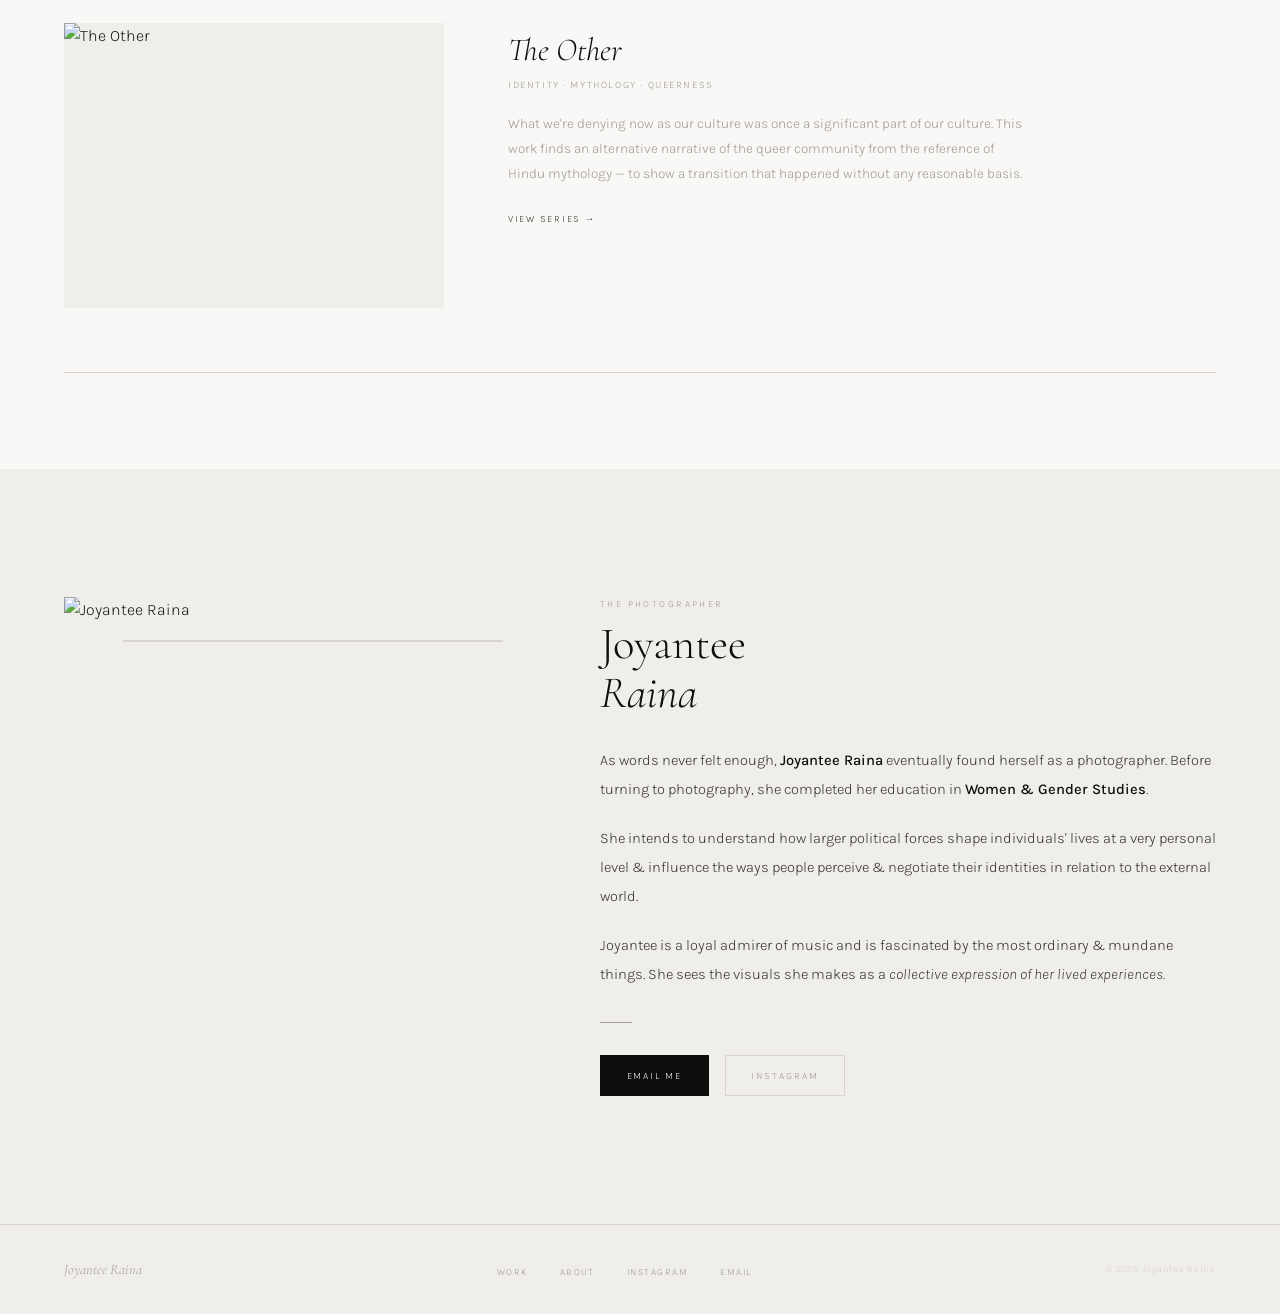
==== commit cfe1f121: "Add files via upload" ====
--- a/index.html
+++ b/index.html
@@ -7,112 +7,9 @@
 <meta name="description" content="Joyantee Raina is a photographer whose work explores identity, land, and the lives shaped by political forces.">
 <link rel="stylesheet" href="style.css">
 <style>
-  /* Hero — compact intro */
-  .hero {
-    padding: 8rem 4rem 5rem;
-    display: flex;
-    align-items: center;
-    gap: 4rem;
-    border-bottom: 1px solid var(--light);
-  }
-
-  .hero-portrait {
-    flex-shrink: 0;
-    width: 180px;
-    height: 220px;
-    overflow: hidden;
-    background: var(--deeper);
-    opacity: 0;
-    animation: fadeIn 1.2s ease forwards 0.6s;
-  }
-  .hero-portrait img {
-    width: 100%; height: 100%;
-    object-fit: cover;
-    filter: grayscale(100%);
-    display: block;
-  }
-
-  .hero-left {
-    display: flex;
-    flex-direction: column;
-    justify-content: center;
-    position: relative;
-  }
-
-  .hero-bg-letter {
-    display: none;
-  }
-
-  .hero-tag {
-    font-size: 0.6rem;
-    letter-spacing: 0.28em;
-    text-transform: uppercase;
-    color: var(--mid);
-    margin-bottom: 0.75rem;
-    position: relative;
-    opacity: 0;
-    animation: fadeUp 0.8s ease forwards 0.4s;
-  }
-
-  h1.hero-title {
-    font-family: 'Cormorant Garamond', serif;
-    font-size: clamp(2.2rem, 3.5vw, 3.5rem);
-    font-weight: 300;
-    line-height: 1.1;
-    color: var(--black);
-    position: relative;
-    opacity: 0;
-    animation: fadeUp 0.9s ease forwards 0.6s;
-  }
-  h1.hero-title em { font-style: italic; display: block; }
-
-  .hero-snippet {
-    margin-top: 1.2rem;
-    font-size: 0.85rem;
-    color: var(--mid);
-    max-width: 380px;
-    line-height: 1.85;
-    border-left: 1px solid var(--light);
-    padding-left: 1rem;
-    position: relative;
-    opacity: 0;
-    animation: fadeUp 0.9s ease forwards 0.85s;
-  }
-
-  .hero-cta {
-    margin-top: 1.8rem;
-    display: flex;
-    gap: 1.5rem;
-    align-items: center;
-    position: relative;
-    opacity: 0;
-    animation: fadeUp 0.9s ease forwards 1s;
-  }
-
-  .btn {
-    font-size: 0.6rem;
-    letter-spacing: 0.22em;
-    text-transform: uppercase;
-    text-decoration: none;
-    transition: all 0.3s;
-  }
-  .btn-dark {
-    color: var(--white);
-    background: var(--black);
-    padding: 0.75rem 1.8rem;
-  }
-  .btn-dark:hover { background: var(--dark); }
-  .btn-text {
-    color: var(--mid);
-  }
-  .btn-text:hover { color: var(--black); }
-
-  /* hide old hero-right — portrait is now inline */
-  .hero-right { display: none; }
-
-  /* Work section */
+  /* Work section — starts right below nav */
   #work {
-    padding: 8rem 4rem;
+    padding: 8rem 4rem 6rem;
   }
 
   .work-head {
@@ -121,7 +18,7 @@
     align-items: flex-end;
     padding-bottom: 2rem;
     border-bottom: 1px solid var(--light);
-    margin-bottom: 4rem;
+    margin-bottom: 5rem;
   }
 
   .label {
@@ -149,42 +46,37 @@
     line-height: 1;
   }
 
-  /* Series grid — 2 columns with margins */
   .series-list {
-    display: grid;
-    grid-template-columns: 1fr 1fr;
-    gap: 3rem 2.5rem;
-  }
-
-  .series-row {
     display: flex;
     flex-direction: column;
-    gap: 1.2rem;
+  }
+
+  .series-row {
+    display: grid;
+    grid-template-columns: 380px 1fr;
+    gap: 4rem;
+    padding: 4rem 0;
+    border-bottom: 1px solid var(--light);
+    align-items: start;
     text-decoration: none;
     color: inherit;
     transition: background 0.3s;
-    border: 1px solid var(--light);
-    padding: 1.2rem;
   }
   .series-row:hover { background: rgba(0,0,0,0.015); }
 
   .series-cover {
     position: relative;
     overflow: hidden;
+    aspect-ratio: 4/3;
     background: var(--off);
   }
   .series-cover img {
-    width: 100%;
-    height: auto;
-    object-fit: contain;
-    filter: grayscale(100%);
+    width: 100%; height: 100%;
+    object-fit: cover;
     display: block;
-    transition: transform 0.7s cubic-bezier(0.25,0.46,0.45,0.94), filter 0.5s;
-  }
-  .series-row:hover .series-cover img {
-    transform: scale(1.04);
-    filter: grayscale(40%);
-  }
+    transition: transform 0.7s cubic-bezier(0.25,0.46,0.45,0.94);
+  }
+  .series-row:hover .series-cover img { transform: scale(1.04); }
 
   .series-num {
     position: absolute;
@@ -192,13 +84,14 @@
     font-family: 'Cormorant Garamond', serif;
     font-size: 0.65rem;
     font-style: italic;
-    color: rgba(255,255,255,0.5);
+    color: rgba(255,255,255,0.6);
   }
 
   .series-body {
     display: flex;
     flex-direction: column;
-    padding: 0.2rem 0 0.5rem;
+    justify-content: center;
+    padding: 0.5rem 0;
   }
 
   .series-title-text {
@@ -241,27 +134,26 @@
   }
   .series-row:hover .series-arrow { gap: 0.9rem; }
 
-  /* About strip */
+  /* About */
   #about {
     padding: 8rem 4rem;
     background: var(--off);
     display: grid;
     grid-template-columns: 1fr 1.4fr;
     gap: 6rem;
-    align-items: center;
+    align-items: start;
   }
 
   .about-img {
     position: relative;
-    aspect-ratio: 3/4;
-    max-width: 380px;
+    max-width: 420px;
   }
   .about-img img {
-    width: 100%; height: 100%;
-    object-fit: cover;
-    filter: grayscale(100%);
+    width: 100%;
+    height: auto;
     display: block;
-    position: relative; z-index: 1;
+    position: relative;
+    z-index: 1;
   }
   .about-frame {
     position: absolute;
@@ -310,19 +202,15 @@
   .about-btn.fill { background: var(--black); color: var(--white); border-color: var(--black); }
   .about-btn.fill:hover { background: var(--dark); border-color: var(--dark); }
 
-  /* Responsive */
   @media (max-width: 1024px) {
-    .hero { padding: 7rem 2rem 4rem; gap: 2.5rem; }
-    .hero-portrait { width: 140px; height: 170px; }
-    #work { padding: 5rem 2rem; }
-    .series-list { grid-template-columns: 1fr; gap: 2rem; }
+    #work { padding: 6rem 2rem 4rem; }
+    .series-row { grid-template-columns: 1fr; gap: 1.5rem; padding: 3rem 0; }
+    .series-cover { aspect-ratio: 16/9; }
     #about { grid-template-columns: 1fr; gap: 3rem; padding: 5rem 2rem; }
-    .about-img { max-width: 320px; }
+    .about-img { max-width: 360px; }
   }
   @media (max-width: 640px) {
-    .hero { flex-direction: column; align-items: flex-start; gap: 1.5rem; padding: 6rem 1.5rem 3rem; }
-    .hero-portrait { width: 120px; height: 150px; }
-    #work { padding: 4rem 1.5rem; }
+    #work { padding: 5rem 1.5rem 3rem; }
     .work-head { flex-direction: column; align-items: flex-start; gap: 1rem; }
     #about { padding: 4rem 1.5rem; }
   }
@@ -342,23 +230,7 @@
   </ul>
 </nav>
 
-<!-- Hero -->
-<section class="hero">
-  <div class="hero-portrait">
-    <img src="https://joyanteeraina.wordpress.com/wp-content/uploads/2026/02/whatsapp-image-2026-02-25-at-1.38.59-pm-6.jpeg" alt="Joyantee Raina">
-  </div>
-  <div class="hero-left">
-    <div class="hero-tag">Photographer</div>
-    <h1 class="hero-title">Joyantee<br><em>Raina</em></h1>
-    <p class="hero-snippet">As words never felt enough, she found herself through the lens — making visuals that are a collective expression of lived experience.</p>
-    <div class="hero-cta">
-      <a href="#work" class="btn btn-dark">View Work</a>
-      <a href="#about" class="btn btn-text">About →</a>
-    </div>
-  </div>
-</section>
-
-<!-- Work -->
+<!-- Work — starts immediately -->
 <section id="work">
   <div class="work-head reveal">
     <div>
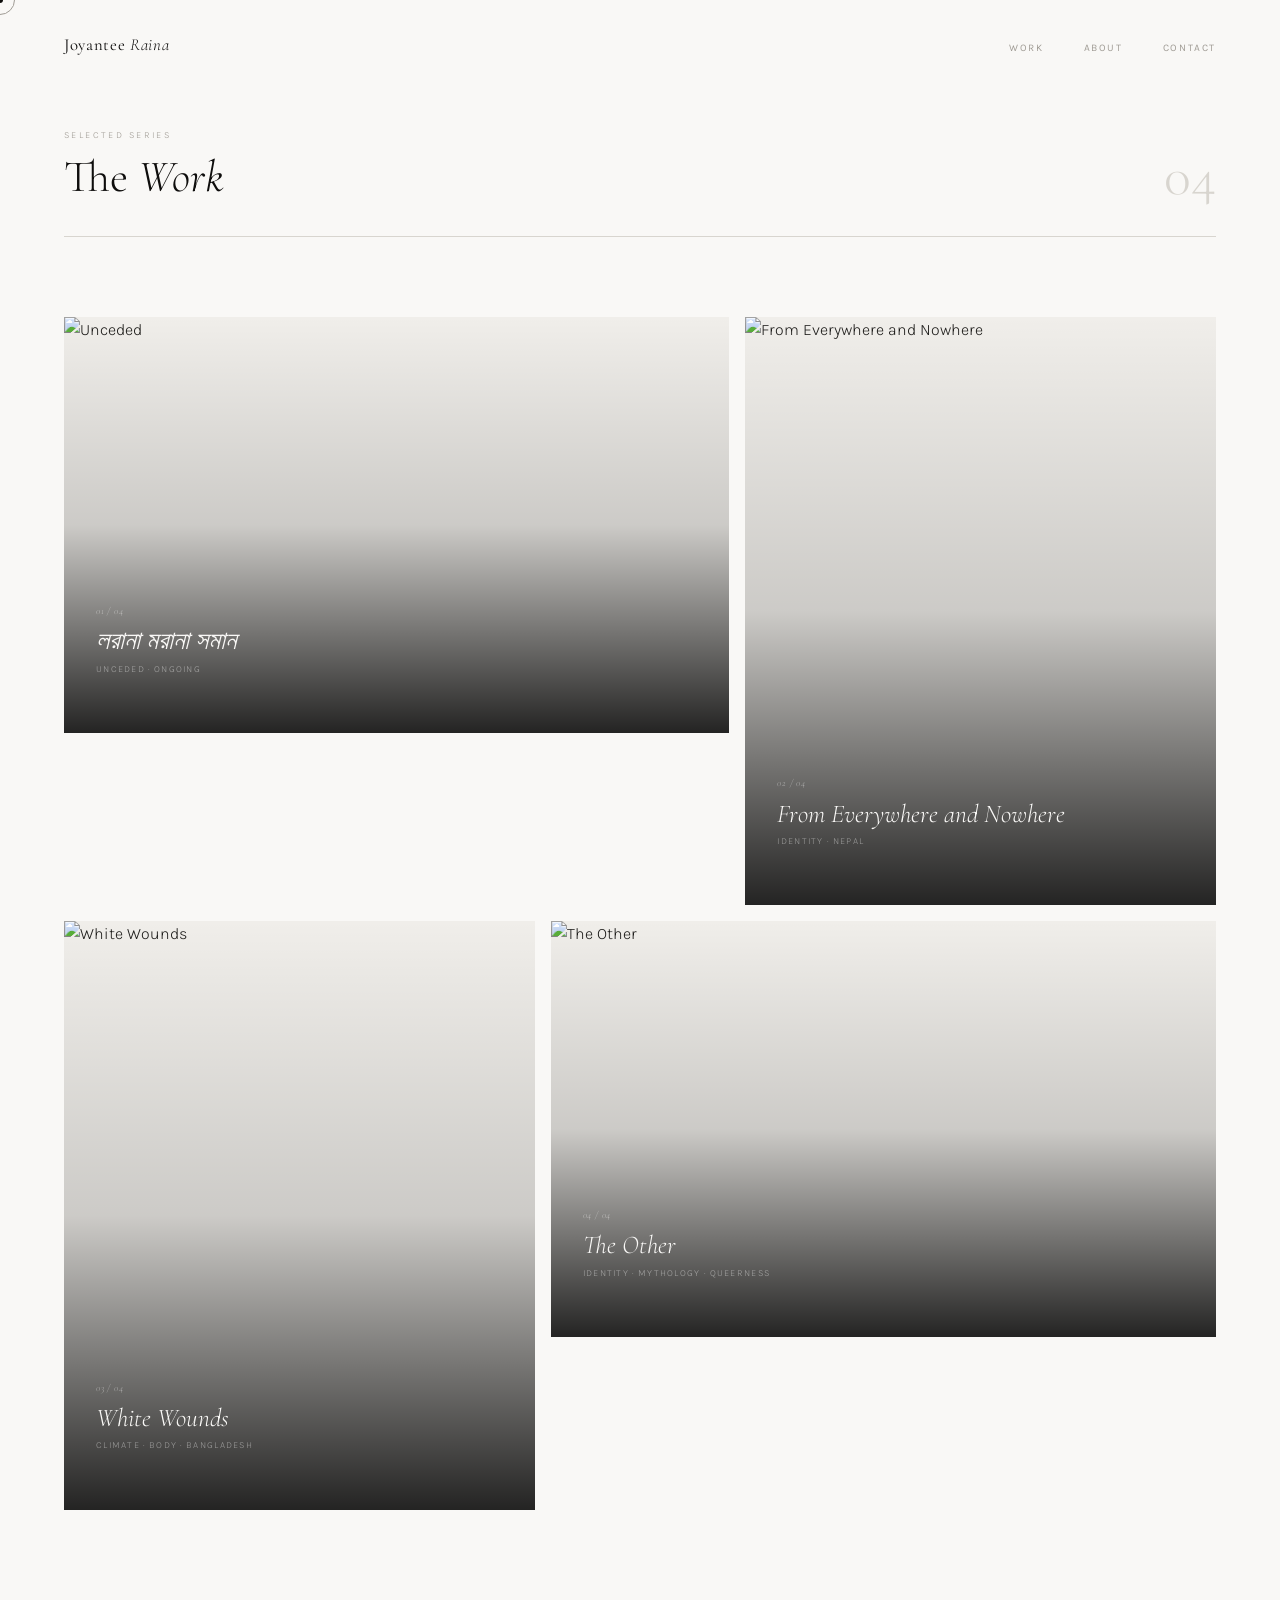
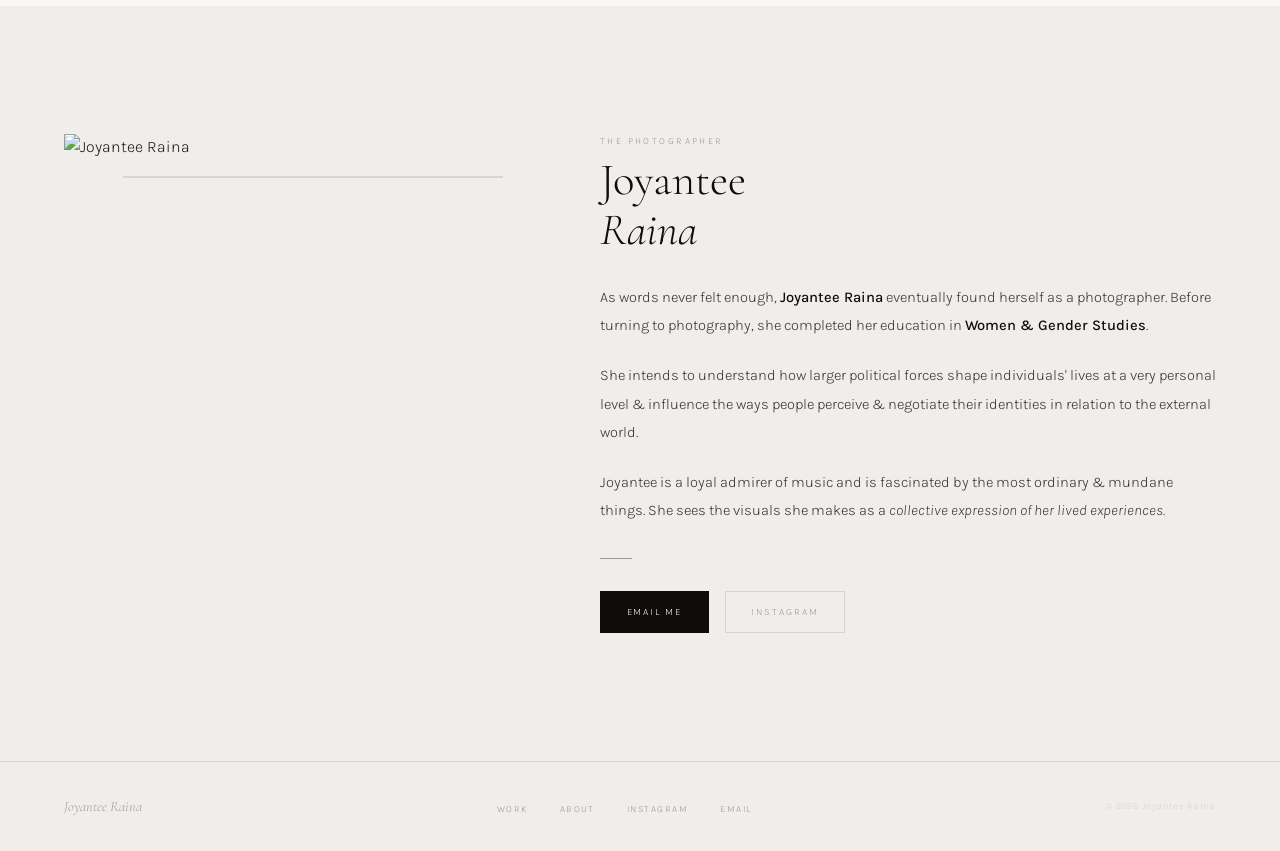
==== commit 54a9538b: "Add files via upload" ====
--- a/index.html
+++ b/index.html
@@ -46,29 +46,31 @@
     line-height: 1;
   }
 
+  /* Editorial photo grid */
   .series-list {
-    display: flex;
-    flex-direction: column;
+    display: grid;
+    grid-template-columns: repeat(12, 1fr);
+    gap: 1rem;
   }
 
   .series-row {
-    display: grid;
-    grid-template-columns: 380px 1fr;
-    gap: 4rem;
-    padding: 4rem 0;
-    border-bottom: 1px solid var(--light);
-    align-items: start;
+    position: relative;
+    overflow: hidden;
+    background: var(--off);
     text-decoration: none;
     color: inherit;
-    transition: background 0.3s;
-  }
-  .series-row:hover { background: rgba(0,0,0,0.015); }
+    cursor: none;
+  }
+
+  /* Editorial sizing — same as original */
+  .series-row:nth-child(1) { grid-column: span 7; aspect-ratio: 16/10; }
+  .series-row:nth-child(2) { grid-column: span 5; aspect-ratio: 4/5; }
+  .series-row:nth-child(3) { grid-column: span 5; aspect-ratio: 4/5; }
+  .series-row:nth-child(4) { grid-column: span 7; aspect-ratio: 16/10; }
 
   .series-cover {
-    position: relative;
-    overflow: hidden;
-    aspect-ratio: 4/3;
-    background: var(--off);
+    width: 100%; height: 100%;
+    position: absolute; inset: 0;
   }
   .series-cover img {
     width: 100%; height: 100%;
@@ -78,61 +80,59 @@
   }
   .series-row:hover .series-cover img { transform: scale(1.04); }
 
-  .series-num {
-    position: absolute;
-    top: 1rem; left: 1.2rem;
-    font-family: 'Cormorant Garamond', serif;
-    font-size: 0.65rem;
-    font-style: italic;
-    color: rgba(255,255,255,0.6);
-  }
-
-  .series-body {
+  .series-overlay {
+    position: absolute; inset: 0;
+    background: linear-gradient(to top, rgba(0,0,0,0.85) 0%, rgba(0,0,0,0.15) 50%, transparent 100%);
     display: flex;
     flex-direction: column;
-    justify-content: center;
-    padding: 0.5rem 0;
+    justify-content: flex-end;
+    padding: 2rem;
+    transition: background 0.4s;
+  }
+
+  .series-num {
+    font-family: 'Cormorant Garamond', serif;
+    font-size: 0.62rem;
+    font-style: italic;
+    color: rgba(255,255,255,0.45);
+    margin-bottom: 0.4rem;
+    letter-spacing: 0.08em;
   }
 
   .series-title-text {
     font-family: 'Cormorant Garamond', serif;
-    font-size: clamp(1.5rem, 2.5vw, 2.2rem);
+    font-size: clamp(1.1rem, 2vw, 1.6rem);
     font-weight: 300;
     font-style: italic;
-    color: var(--black);
+    color: var(--white);
     line-height: 1.2;
-    margin-bottom: 0.5rem;
-    transition: color 0.3s;
-  }
-  .series-row:hover .series-title-text { color: var(--dark); }
+    margin-bottom: 0.3rem;
+  }
 
   .series-sub {
-    font-size: 0.62rem;
+    font-size: 0.58rem;
+    letter-spacing: 0.14em;
+    text-transform: uppercase;
+    color: rgba(255,255,255,0.45);
+    margin-bottom: 0;
+  }
+
+  .series-excerpt { display: none; }
+
+  .series-arrow {
+    font-size: 0.58rem;
     letter-spacing: 0.16em;
     text-transform: uppercase;
-    color: var(--mid);
-    margin-bottom: 1.2rem;
-  }
-
-  .series-excerpt {
-    font-size: 0.85rem;
-    color: var(--mid);
-    line-height: 1.82;
-    max-width: 520px;
-    margin-bottom: 1.5rem;
-  }
-
-  .series-arrow {
-    font-size: 0.6rem;
-    letter-spacing: 0.18em;
-    text-transform: uppercase;
-    color: var(--dark);
+    color: rgba(255,255,255,0.5);
     display: flex;
     align-items: center;
-    gap: 0.5rem;
-    transition: gap 0.3s;
-  }
-  .series-row:hover .series-arrow { gap: 0.9rem; }
+    gap: 0.4rem;
+    margin-top: 0.6rem;
+    opacity: 0;
+    transform: translateY(6px);
+    transition: opacity 0.3s, transform 0.3s;
+  }
+  .series-row:hover .series-arrow { opacity: 1; transform: translateY(0); }
 
   /* About */
   #about {
@@ -204,14 +204,17 @@
 
   @media (max-width: 1024px) {
     #work { padding: 6rem 2rem 4rem; }
-    .series-row { grid-template-columns: 1fr; gap: 1.5rem; padding: 3rem 0; }
-    .series-cover { aspect-ratio: 16/9; }
+    .series-row:nth-child(1),
+    .series-row:nth-child(2),
+    .series-row:nth-child(3),
+    .series-row:nth-child(4) { grid-column: span 12; aspect-ratio: 4/3; }
     #about { grid-template-columns: 1fr; gap: 3rem; padding: 5rem 2rem; }
     .about-img { max-width: 360px; }
   }
   @media (max-width: 640px) {
     #work { padding: 5rem 1.5rem 3rem; }
     .work-head { flex-direction: column; align-items: flex-start; gap: 1rem; }
+    .series-list { gap: 0.6rem; }
     #about { padding: 4rem 1.5rem; }
   }
 </style>
@@ -245,12 +248,11 @@
     <a href="unceded.html" class="series-row reveal">
       <div class="series-cover">
         <img src="https://joyanteeraina.wordpress.com/wp-content/uploads/2025/05/unceded_01-2.jpg" alt="Unceded">
+      </div>
+      <div class="series-overlay">
         <div class="series-num">01 / 04</div>
-      </div>
-      <div class="series-body">
         <div class="series-title-text">লরানা মরানা সমান</div>
         <div class="series-sub">Unceded · Ongoing</div>
-        <p class="series-excerpt">This work explores land grabbing as a tool for systematic marginalization of indigenous people in the Chittagong Hill Tracts of Bangladesh — where following the serene beauty, the deeper you go, the more you find imposed fear and surveillance.</p>
         <div class="series-arrow">View Series →</div>
       </div>
     </a>
@@ -258,12 +260,11 @@
     <a href="from-everywhere-and-nowhere.html" class="series-row reveal d1">
       <div class="series-cover">
         <img src="https://joyanteeraina.wordpress.com/wp-content/uploads/2023/04/joyantee_01-9.jpg" alt="From Everywhere and Nowhere">
+      </div>
+      <div class="series-overlay">
         <div class="series-num">02 / 04</div>
-      </div>
-      <div class="series-body">
-        <div class="series-title-text">From Everywhere<br>and Nowhere</div>
+        <div class="series-title-text">From Everywhere and Nowhere</div>
         <div class="series-sub">Identity · Nepal</div>
-        <p class="series-excerpt">The last nomadic group of Nepal, the Raute — with less than 150 members — have made the forest their home. Their life revolves in a loop of creating and breaking down their own houses; impermanence is the only constant.</p>
         <div class="series-arrow">View Series →</div>
       </div>
     </a>
@@ -271,12 +272,11 @@
     <a href="white-wounds.html" class="series-row reveal d2">
       <div class="series-cover">
         <img src="https://joyanteeraina.wordpress.com/wp-content/uploads/2023/04/water_01-5.jpeg" alt="White Wounds">
+      </div>
+      <div class="series-overlay">
         <div class="series-num">03 / 04</div>
-      </div>
-      <div class="series-body">
         <div class="series-title-text">White Wounds</div>
         <div class="series-sub">Climate · Body · Bangladesh</div>
-        <p class="series-excerpt">Shrimp cultivation made the coastal areas of Bangladesh unbearably salty. The salt reached the uterus of women. The area that was once full of life now has neither crops, nor birds or cattle. Still, there is no sadness in their eyes — only continuous struggle for survival.</p>
         <div class="series-arrow">View Series →</div>
       </div>
     </a>
@@ -284,12 +284,11 @@
     <a href="the-other.html" class="series-row reveal d3">
       <div class="series-cover">
         <img src="https://joyanteeraina.wordpress.com/wp-content/uploads/2023/04/the-other_01_joyantee-reza-1.jpeg" alt="The Other">
+      </div>
+      <div class="series-overlay">
         <div class="series-num">04 / 04</div>
-      </div>
-      <div class="series-body">
         <div class="series-title-text">The Other</div>
         <div class="series-sub">Identity · Mythology · Queerness</div>
-        <p class="series-excerpt">What we're denying now as our culture was once a significant part of our culture. This work finds an alternative narrative of the queer community from the reference of Hindu mythology — to show a transition that happened without any reasonable basis.</p>
         <div class="series-arrow">View Series →</div>
       </div>
     </a>
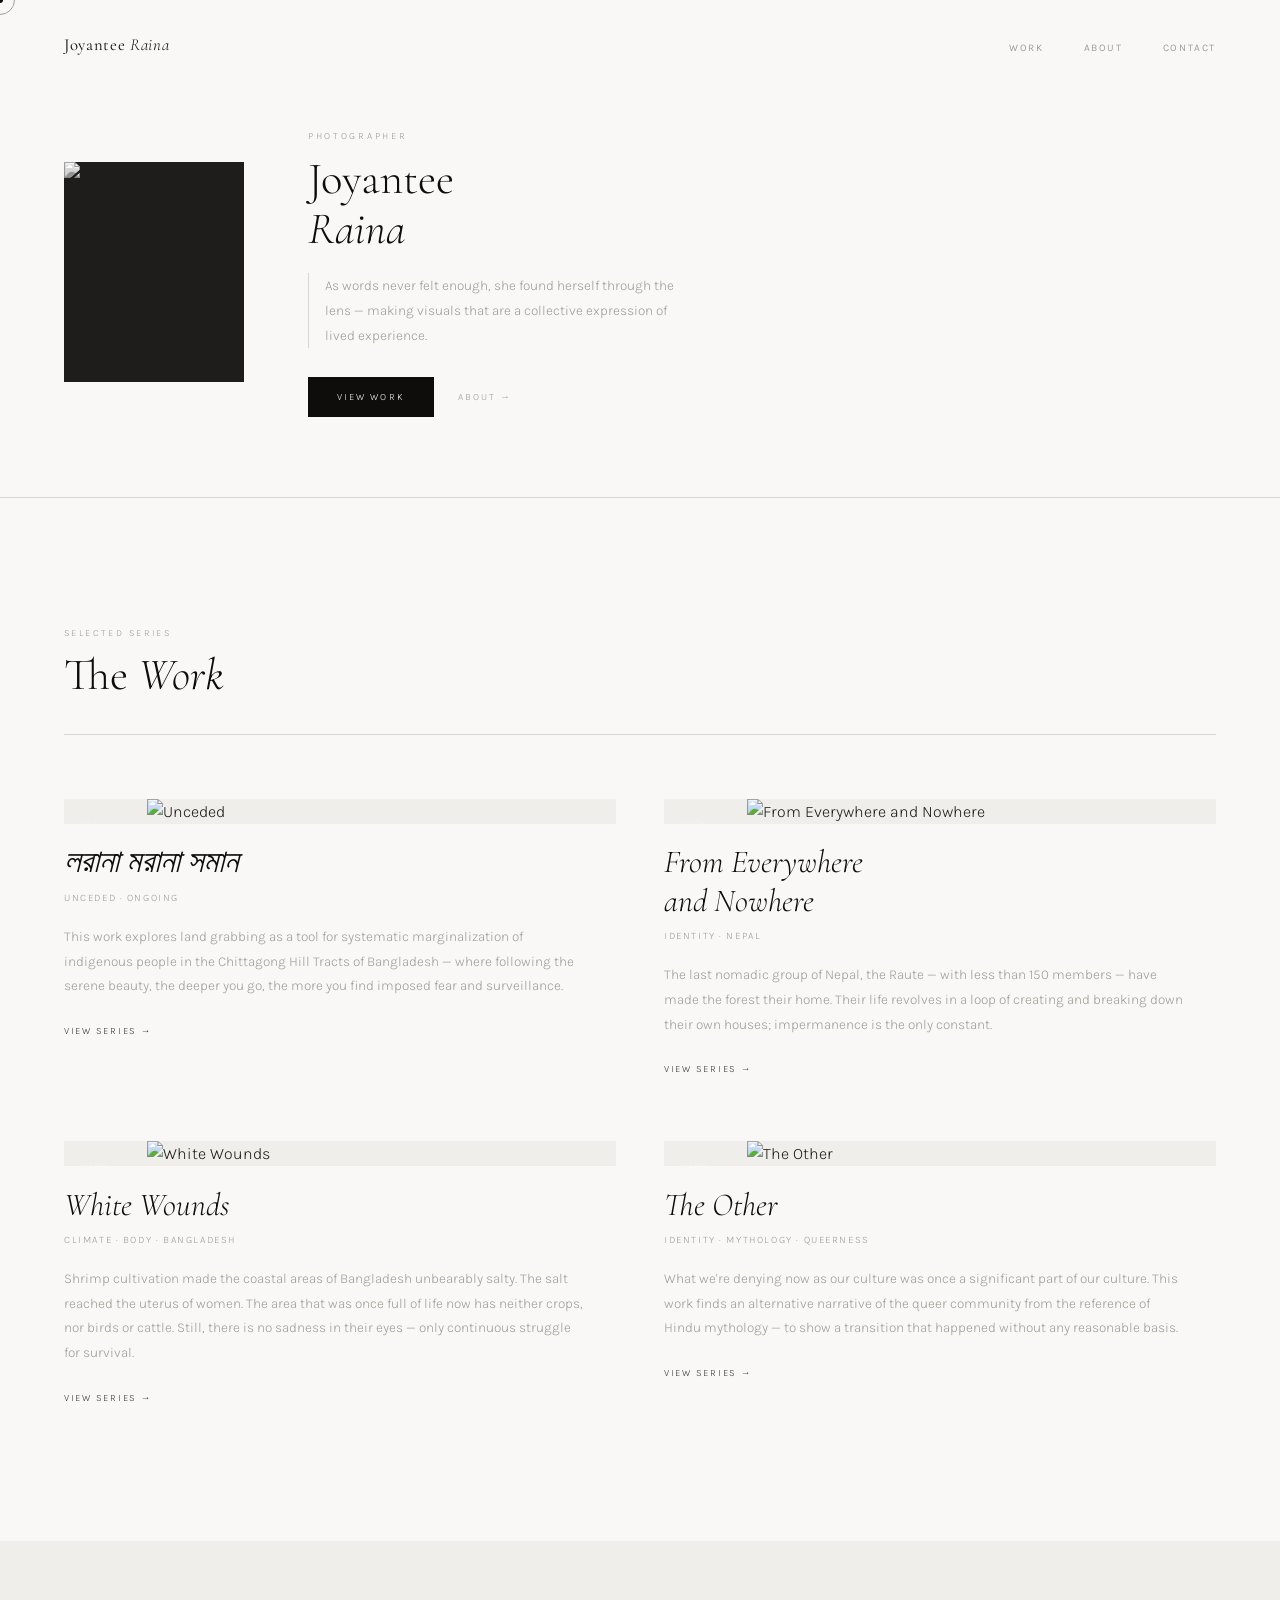
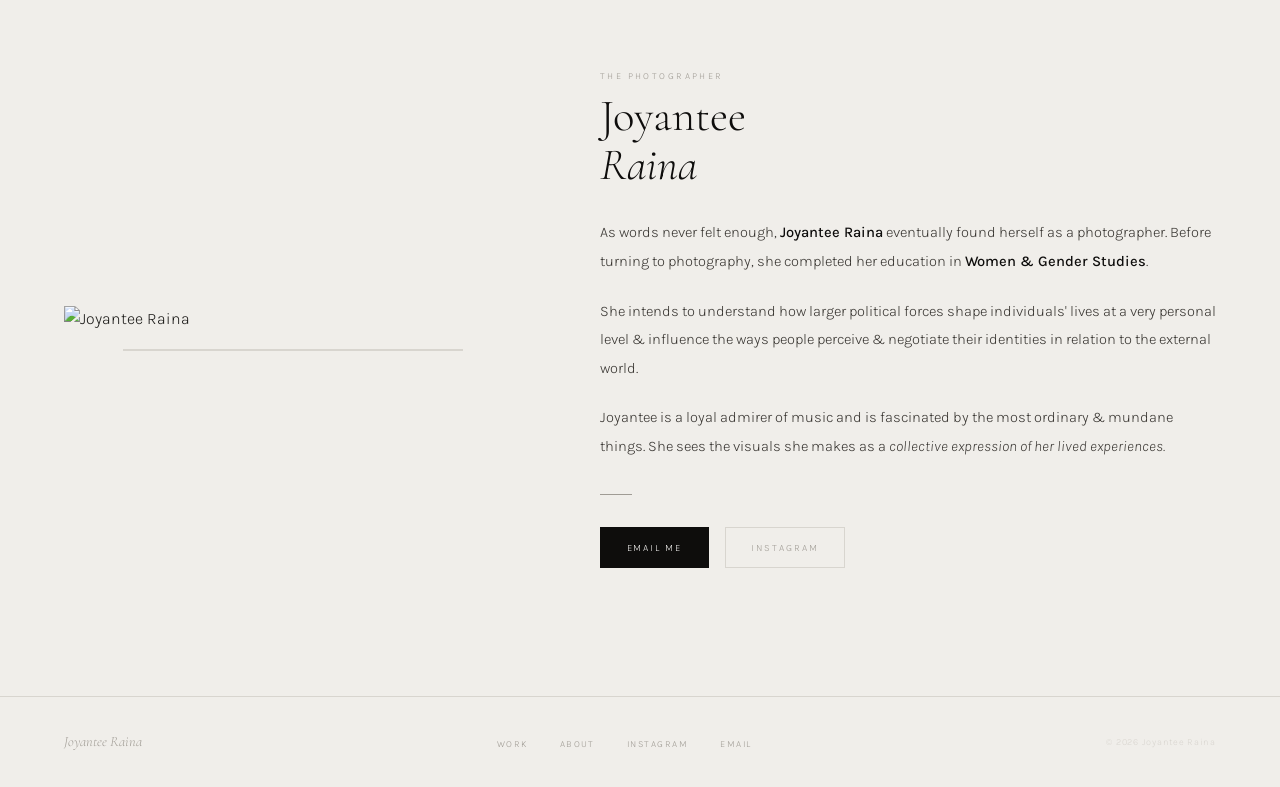
==== commit 716b1494: "Add files via upload" ====
--- a/index.html
+++ b/index.html
@@ -7,9 +7,112 @@
 <meta name="description" content="Joyantee Raina is a photographer whose work explores identity, land, and the lives shaped by political forces.">
 <link rel="stylesheet" href="style.css">
 <style>
-  /* Work section — starts right below nav */
+  /* Hero — compact intro */
+  .hero {
+    padding: 8rem 4rem 5rem;
+    display: flex;
+    align-items: center;
+    gap: 4rem;
+    border-bottom: 1px solid var(--light);
+  }
+
+  .hero-portrait {
+    flex-shrink: 0;
+    width: 180px;
+    height: 220px;
+    overflow: hidden;
+    background: var(--deeper);
+    opacity: 0;
+    animation: fadeIn 1.2s ease forwards 0.6s;
+  }
+  .hero-portrait img {
+    width: 100%; height: 100%;
+    object-fit: cover;
+    filter: grayscale(100%);
+    display: block;
+  }
+
+  .hero-left {
+    display: flex;
+    flex-direction: column;
+    justify-content: center;
+    position: relative;
+  }
+
+  .hero-bg-letter {
+    display: none;
+  }
+
+  .hero-tag {
+    font-size: 0.6rem;
+    letter-spacing: 0.28em;
+    text-transform: uppercase;
+    color: var(--mid);
+    margin-bottom: 0.75rem;
+    position: relative;
+    opacity: 0;
+    animation: fadeUp 0.8s ease forwards 0.4s;
+  }
+
+  h1.hero-title {
+    font-family: 'Cormorant Garamond', serif;
+    font-size: clamp(2.2rem, 3.5vw, 3.5rem);
+    font-weight: 300;
+    line-height: 1.1;
+    color: var(--black);
+    position: relative;
+    opacity: 0;
+    animation: fadeUp 0.9s ease forwards 0.6s;
+  }
+  h1.hero-title em { font-style: italic; display: block; }
+
+  .hero-snippet {
+    margin-top: 1.2rem;
+    font-size: 0.85rem;
+    color: var(--mid);
+    max-width: 380px;
+    line-height: 1.85;
+    border-left: 1px solid var(--light);
+    padding-left: 1rem;
+    position: relative;
+    opacity: 0;
+    animation: fadeUp 0.9s ease forwards 0.85s;
+  }
+
+  .hero-cta {
+    margin-top: 1.8rem;
+    display: flex;
+    gap: 1.5rem;
+    align-items: center;
+    position: relative;
+    opacity: 0;
+    animation: fadeUp 0.9s ease forwards 1s;
+  }
+
+  .btn {
+    font-size: 0.6rem;
+    letter-spacing: 0.22em;
+    text-transform: uppercase;
+    text-decoration: none;
+    transition: all 0.3s;
+  }
+  .btn-dark {
+    color: var(--white);
+    background: var(--black);
+    padding: 0.75rem 1.8rem;
+  }
+  .btn-dark:hover { background: var(--dark); }
+  .btn-text {
+    color: var(--mid);
+  }
+  .btn-text:hover { color: var(--black); }
+
+  /* hide old hero-right — portrait is now inline */
+  .hero-right { display: none; }
+
+  /* Work section */
   #work {
-    padding: 8rem 4rem 6rem;
+    padding: 8rem 4rem;
   }
 
   .work-head {
@@ -18,7 +121,7 @@
     align-items: flex-end;
     padding-bottom: 2rem;
     border-bottom: 1px solid var(--light);
-    margin-bottom: 5rem;
+    margin-bottom: 4rem;
   }
 
   .label {
@@ -38,122 +141,119 @@
   }
   h2.section-title em { font-style: italic; }
 
-  .work-count {
-    font-family: 'Cormorant Garamond', serif;
-    font-size: 3.5rem;
-    font-weight: 300;
-    color: var(--light);
-    line-height: 1;
-  }
-
-  /* Editorial photo grid */
+  .work-count { display: none; }
+
+  /* Series grid — 2 columns with spacing */
   .series-list {
     display: grid;
-    grid-template-columns: repeat(12, 1fr);
+    grid-template-columns: 1fr 1fr;
+    gap: 3.5rem 3rem;
+  }
+
+  .series-row {
+    display: flex;
+    flex-direction: column;
     gap: 1rem;
-  }
-
-  .series-row {
-    position: relative;
-    overflow: hidden;
-    background: var(--off);
     text-decoration: none;
     color: inherit;
-    cursor: none;
-  }
-
-  /* Editorial sizing — same as original */
-  .series-row:nth-child(1) { grid-column: span 7; aspect-ratio: 16/10; }
-  .series-row:nth-child(2) { grid-column: span 5; aspect-ratio: 4/5; }
-  .series-row:nth-child(3) { grid-column: span 5; aspect-ratio: 4/5; }
-  .series-row:nth-child(4) { grid-column: span 7; aspect-ratio: 16/10; }
+    transition: opacity 0.3s;
+    padding: 0;
+  }
+  .series-row:hover { opacity: 0.85; }
 
   .series-cover {
-    width: 100%; height: 100%;
-    position: absolute; inset: 0;
+    position: relative;
+    background: var(--off);
+    display: flex;
+    justify-content: center;
+    align-items: flex-start;
   }
   .series-cover img {
-    width: 100%; height: 100%;
-    object-fit: cover;
+    width: 70%;
+    height: auto;
+    object-fit: contain;
     display: block;
     transition: transform 0.7s cubic-bezier(0.25,0.46,0.45,0.94);
   }
-  .series-row:hover .series-cover img { transform: scale(1.04); }
-
-  .series-overlay {
-    position: absolute; inset: 0;
-    background: linear-gradient(to top, rgba(0,0,0,0.85) 0%, rgba(0,0,0,0.15) 50%, transparent 100%);
+  .series-row:hover .series-cover img {
+    transform: scale(1.03);
+  }
+
+  .series-num {
+    position: absolute;
+    top: 1rem; left: 1.2rem;
+    font-family: 'Cormorant Garamond', serif;
+    font-size: 0.65rem;
+    font-style: italic;
+    color: rgba(255,255,255,0.5);
+  }
+
+  .series-body {
     display: flex;
     flex-direction: column;
-    justify-content: flex-end;
-    padding: 2rem;
-    transition: background 0.4s;
-  }
-
-  .series-num {
-    font-family: 'Cormorant Garamond', serif;
-    font-size: 0.62rem;
-    font-style: italic;
-    color: rgba(255,255,255,0.45);
-    margin-bottom: 0.4rem;
-    letter-spacing: 0.08em;
+    padding: 0.2rem 0 0.5rem;
   }
 
   .series-title-text {
     font-family: 'Cormorant Garamond', serif;
-    font-size: clamp(1.1rem, 2vw, 1.6rem);
+    font-size: clamp(1.5rem, 2.5vw, 2.2rem);
     font-weight: 300;
     font-style: italic;
-    color: var(--white);
+    color: var(--black);
     line-height: 1.2;
-    margin-bottom: 0.3rem;
-  }
+    margin-bottom: 0.5rem;
+    transition: color 0.3s;
+  }
+  .series-row:hover .series-title-text { color: var(--dark); }
 
   .series-sub {
-    font-size: 0.58rem;
-    letter-spacing: 0.14em;
-    text-transform: uppercase;
-    color: rgba(255,255,255,0.45);
-    margin-bottom: 0;
-  }
-
-  .series-excerpt { display: none; }
+    font-size: 0.62rem;
+    letter-spacing: 0.16em;
+    text-transform: uppercase;
+    color: var(--mid);
+    margin-bottom: 1.2rem;
+  }
+
+  .series-excerpt {
+    font-size: 0.85rem;
+    color: var(--mid);
+    line-height: 1.82;
+    max-width: 520px;
+    margin-bottom: 1.5rem;
+  }
 
   .series-arrow {
-    font-size: 0.58rem;
-    letter-spacing: 0.16em;
-    text-transform: uppercase;
-    color: rgba(255,255,255,0.5);
+    font-size: 0.6rem;
+    letter-spacing: 0.18em;
+    text-transform: uppercase;
+    color: var(--dark);
     display: flex;
     align-items: center;
-    gap: 0.4rem;
-    margin-top: 0.6rem;
-    opacity: 0;
-    transform: translateY(6px);
-    transition: opacity 0.3s, transform 0.3s;
-  }
-  .series-row:hover .series-arrow { opacity: 1; transform: translateY(0); }
-
-  /* About */
+    gap: 0.5rem;
+    transition: gap 0.3s;
+  }
+  .series-row:hover .series-arrow { gap: 0.9rem; }
+
+  /* About strip */
   #about {
     padding: 8rem 4rem;
     background: var(--off);
     display: grid;
     grid-template-columns: 1fr 1.4fr;
     gap: 6rem;
-    align-items: start;
+    align-items: center;
   }
 
   .about-img {
     position: relative;
-    max-width: 420px;
+    max-width: 380px;
   }
   .about-img img {
     width: 100%;
     height: auto;
+    object-fit: contain;
     display: block;
-    position: relative;
-    z-index: 1;
+    position: relative; z-index: 1;
   }
   .about-frame {
     position: absolute;
@@ -202,19 +302,20 @@
   .about-btn.fill { background: var(--black); color: var(--white); border-color: var(--black); }
   .about-btn.fill:hover { background: var(--dark); border-color: var(--dark); }
 
+  /* Responsive */
   @media (max-width: 1024px) {
-    #work { padding: 6rem 2rem 4rem; }
-    .series-row:nth-child(1),
-    .series-row:nth-child(2),
-    .series-row:nth-child(3),
-    .series-row:nth-child(4) { grid-column: span 12; aspect-ratio: 4/3; }
+    .hero { padding: 7rem 2rem 4rem; gap: 2.5rem; }
+    .hero-portrait { width: 140px; height: 170px; }
+    #work { padding: 5rem 2rem; }
+    .series-list { grid-template-columns: 1fr; gap: 2rem; }
     #about { grid-template-columns: 1fr; gap: 3rem; padding: 5rem 2rem; }
-    .about-img { max-width: 360px; }
+    .about-img { max-width: 320px; }
   }
   @media (max-width: 640px) {
-    #work { padding: 5rem 1.5rem 3rem; }
+    .hero { flex-direction: column; align-items: flex-start; gap: 1.5rem; padding: 6rem 1.5rem 3rem; }
+    .hero-portrait { width: 120px; height: 150px; }
+    #work { padding: 4rem 1.5rem; }
     .work-head { flex-direction: column; align-items: flex-start; gap: 1rem; }
-    .series-list { gap: 0.6rem; }
     #about { padding: 4rem 1.5rem; }
   }
 </style>
@@ -233,7 +334,23 @@
   </ul>
 </nav>
 
-<!-- Work — starts immediately -->
+<!-- Hero -->
+<section class="hero">
+  <div class="hero-portrait">
+    <img src="https://joyanteeraina.wordpress.com/wp-content/uploads/2026/02/whatsapp-image-2026-02-25-at-1.38.59-pm-6.jpeg" alt="Joyantee Raina">
+  </div>
+  <div class="hero-left">
+    <div class="hero-tag">Photographer</div>
+    <h1 class="hero-title">Joyantee<br><em>Raina</em></h1>
+    <p class="hero-snippet">As words never felt enough, she found herself through the lens — making visuals that are a collective expression of lived experience.</p>
+    <div class="hero-cta">
+      <a href="#work" class="btn btn-dark">View Work</a>
+      <a href="#about" class="btn btn-text">About →</a>
+    </div>
+  </div>
+</section>
+
+<!-- Work -->
 <section id="work">
   <div class="work-head reveal">
     <div>
@@ -248,11 +365,12 @@
     <a href="unceded.html" class="series-row reveal">
       <div class="series-cover">
         <img src="https://joyanteeraina.wordpress.com/wp-content/uploads/2025/05/unceded_01-2.jpg" alt="Unceded">
-      </div>
-      <div class="series-overlay">
         <div class="series-num">01 / 04</div>
+      </div>
+      <div class="series-body">
         <div class="series-title-text">লরানা মরানা সমান</div>
         <div class="series-sub">Unceded · Ongoing</div>
+        <p class="series-excerpt">This work explores land grabbing as a tool for systematic marginalization of indigenous people in the Chittagong Hill Tracts of Bangladesh — where following the serene beauty, the deeper you go, the more you find imposed fear and surveillance.</p>
         <div class="series-arrow">View Series →</div>
       </div>
     </a>
@@ -260,11 +378,12 @@
     <a href="from-everywhere-and-nowhere.html" class="series-row reveal d1">
       <div class="series-cover">
         <img src="https://joyanteeraina.wordpress.com/wp-content/uploads/2023/04/joyantee_01-9.jpg" alt="From Everywhere and Nowhere">
-      </div>
-      <div class="series-overlay">
         <div class="series-num">02 / 04</div>
-        <div class="series-title-text">From Everywhere and Nowhere</div>
+      </div>
+      <div class="series-body">
+        <div class="series-title-text">From Everywhere<br>and Nowhere</div>
         <div class="series-sub">Identity · Nepal</div>
+        <p class="series-excerpt">The last nomadic group of Nepal, the Raute — with less than 150 members — have made the forest their home. Their life revolves in a loop of creating and breaking down their own houses; impermanence is the only constant.</p>
         <div class="series-arrow">View Series →</div>
       </div>
     </a>
@@ -272,11 +391,12 @@
     <a href="white-wounds.html" class="series-row reveal d2">
       <div class="series-cover">
         <img src="https://joyanteeraina.wordpress.com/wp-content/uploads/2023/04/water_01-5.jpeg" alt="White Wounds">
-      </div>
-      <div class="series-overlay">
         <div class="series-num">03 / 04</div>
+      </div>
+      <div class="series-body">
         <div class="series-title-text">White Wounds</div>
         <div class="series-sub">Climate · Body · Bangladesh</div>
+        <p class="series-excerpt">Shrimp cultivation made the coastal areas of Bangladesh unbearably salty. The salt reached the uterus of women. The area that was once full of life now has neither crops, nor birds or cattle. Still, there is no sadness in their eyes — only continuous struggle for survival.</p>
         <div class="series-arrow">View Series →</div>
       </div>
     </a>
@@ -284,11 +404,12 @@
     <a href="the-other.html" class="series-row reveal d3">
       <div class="series-cover">
         <img src="https://joyanteeraina.wordpress.com/wp-content/uploads/2023/04/the-other_01_joyantee-reza-1.jpeg" alt="The Other">
-      </div>
-      <div class="series-overlay">
         <div class="series-num">04 / 04</div>
+      </div>
+      <div class="series-body">
         <div class="series-title-text">The Other</div>
         <div class="series-sub">Identity · Mythology · Queerness</div>
+        <p class="series-excerpt">What we're denying now as our culture was once a significant part of our culture. This work finds an alternative narrative of the queer community from the reference of Hindu mythology — to show a transition that happened without any reasonable basis.</p>
         <div class="series-arrow">View Series →</div>
       </div>
     </a>
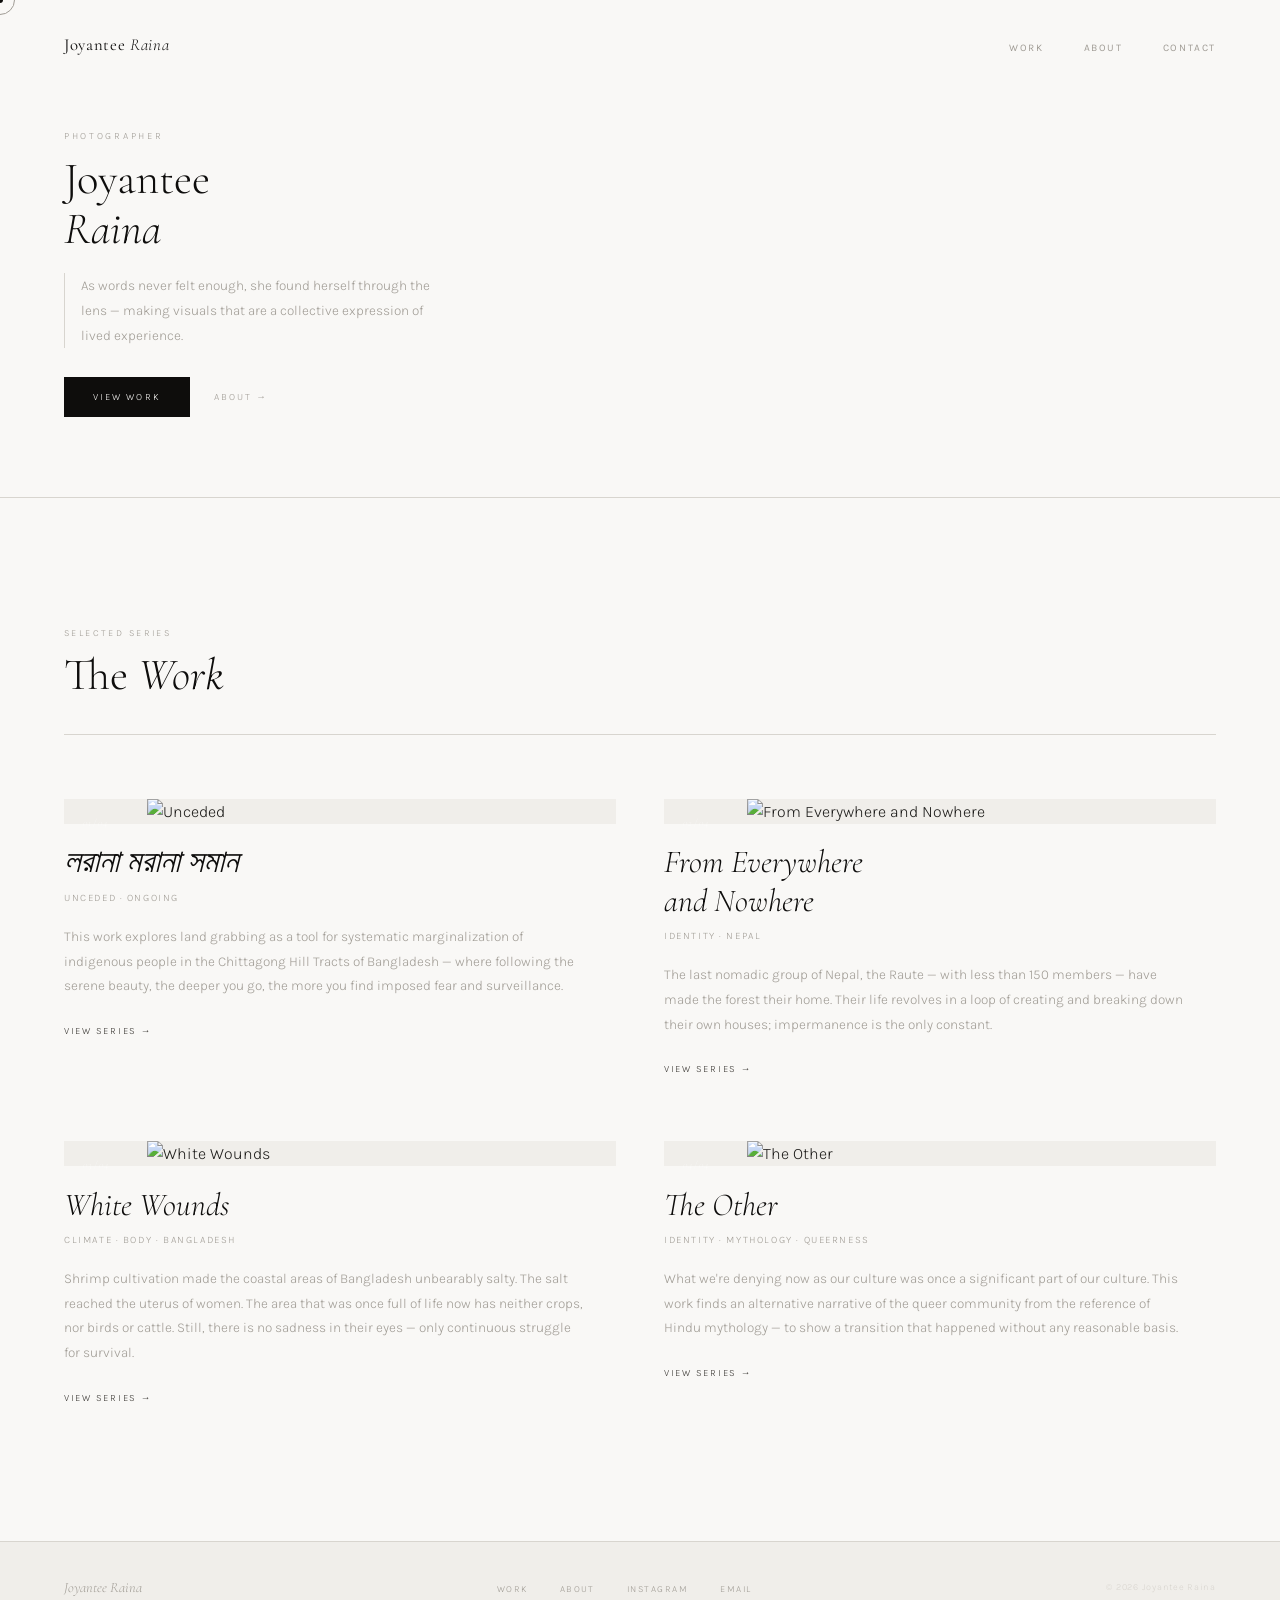
==== commit 1931c5db: "Add files via upload" ====
--- a/index.html
+++ b/index.html
@@ -336,9 +336,6 @@
 
 <!-- Hero -->
 <section class="hero">
-  <div class="hero-portrait">
-    <img src="https://joyanteeraina.wordpress.com/wp-content/uploads/2026/02/whatsapp-image-2026-02-25-at-1.38.59-pm-6.jpeg" alt="Joyantee Raina">
-  </div>
   <div class="hero-left">
     <div class="hero-tag">Photographer</div>
     <h1 class="hero-title">Joyantee<br><em>Raina</em></h1>
@@ -417,25 +414,7 @@
   </div>
 </section>
 
-<!-- About -->
-<section id="about">
-  <div class="about-img reveal">
-    <img src="https://joyanteeraina.wordpress.com/wp-content/uploads/2026/02/whatsapp-image-2026-02-25-at-1.38.59-pm-6.jpeg" alt="Joyantee Raina">
-    <div class="about-frame"></div>
-  </div>
-  <div class="about-text reveal d1">
-    <div class="label">The Photographer</div>
-    <h2 class="about-name">Joyantee<br><em>Raina</em></h2>
-    <p class="about-bio">As words never felt enough, <strong>Joyantee Raina</strong> eventually found herself as a photographer. Before turning to photography, she completed her education in <strong>Women & Gender Studies</strong>.</p>
-    <p class="about-bio">She intends to understand how larger political forces shape individuals' lives at a very personal level & influence the ways people perceive & negotiate their identities in relation to the external world.</p>
-    <p class="about-bio">Joyantee is a loyal admirer of music and is fascinated by the most ordinary & mundane things. She sees the visuals she makes as a <em>collective expression of her lived experiences.</em></p>
-    <div class="about-hr"></div>
-    <div class="about-btns">
-      <a href="mailto:joyantee.raina@gmail.com" class="about-btn fill">Email Me</a>
-      <a href="https://www.instagram.com/joyantee.raina/" target="_blank" class="about-btn">Instagram</a>
-    </div>
-  </div>
-</section>
+
 
 <footer>
   <div class="footer-name">Joyantee Raina</div>
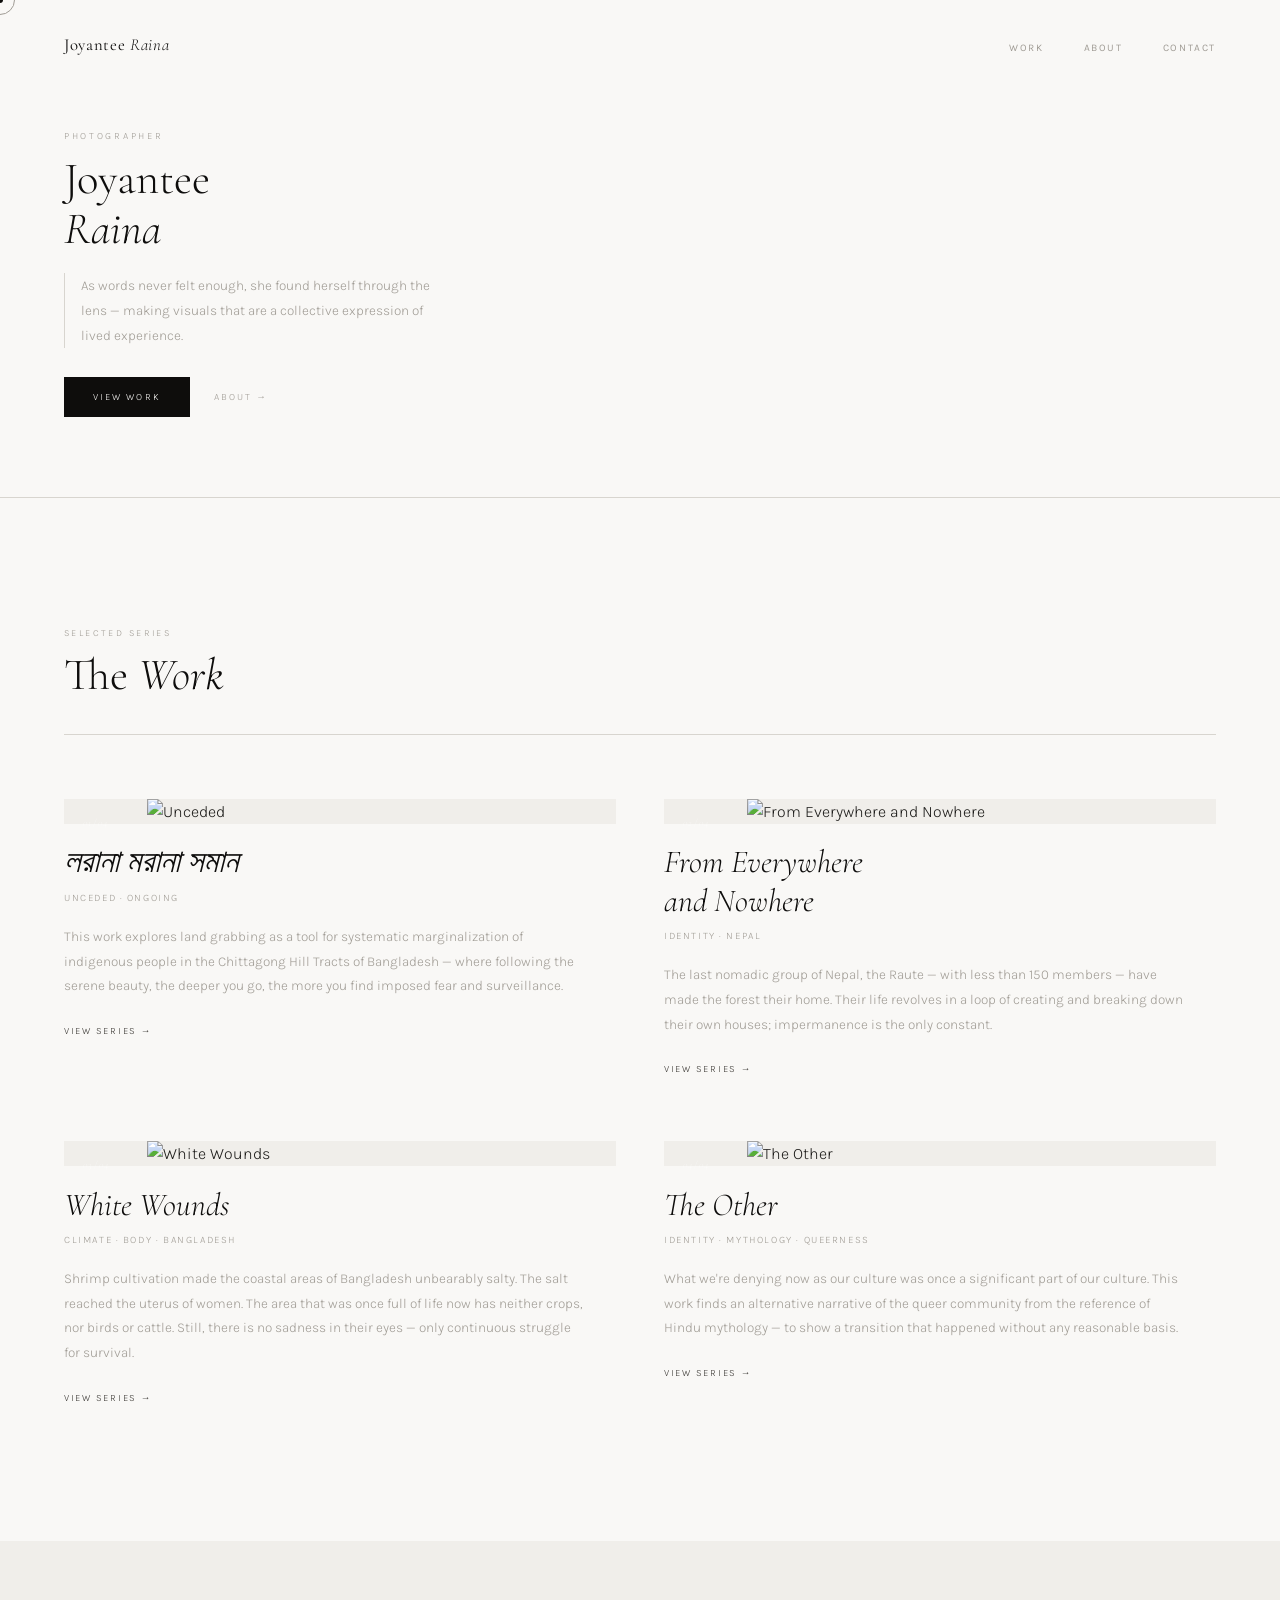
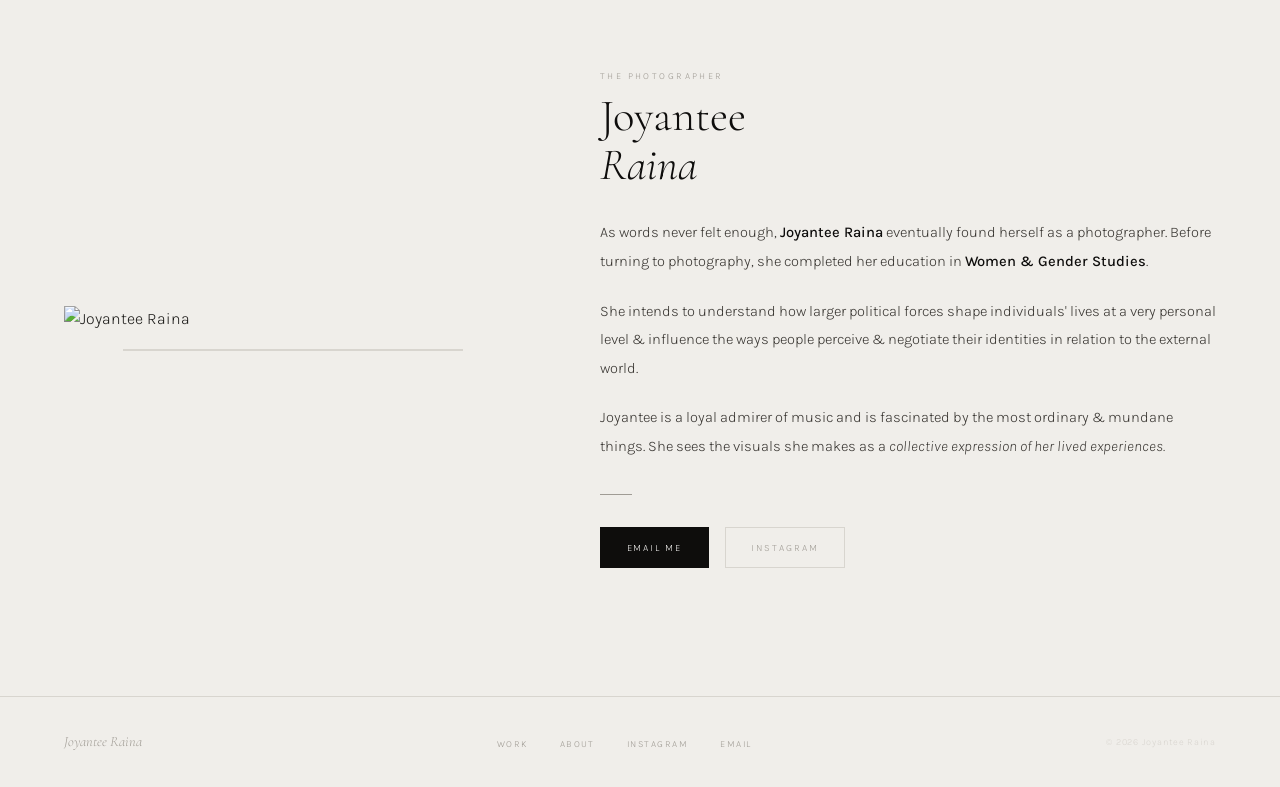
==== commit 3c4b079d: "Add files via upload" ====
--- a/index.html
+++ b/index.html
@@ -416,6 +416,26 @@
 
 
 
+<!-- About -->
+<section id="about">
+  <div class="about-img reveal">
+    <img src="https://joyanteeraina.wordpress.com/wp-content/uploads/2026/02/whatsapp-image-2026-02-25-at-1.38.59-pm-6.jpeg" alt="Joyantee Raina">
+    <div class="about-frame"></div>
+  </div>
+  <div class="about-text reveal d1">
+    <div class="label">The Photographer</div>
+    <h2 class="about-name">Joyantee<br><em>Raina</em></h2>
+    <p class="about-bio">As words never felt enough, <strong>Joyantee Raina</strong> eventually found herself as a photographer. Before turning to photography, she completed her education in <strong>Women & Gender Studies</strong>.</p>
+    <p class="about-bio">She intends to understand how larger political forces shape individuals' lives at a very personal level & influence the ways people perceive & negotiate their identities in relation to the external world.</p>
+    <p class="about-bio">Joyantee is a loyal admirer of music and is fascinated by the most ordinary & mundane things. She sees the visuals she makes as a <em>collective expression of her lived experiences.</em></p>
+    <div class="about-hr"></div>
+    <div class="about-btns">
+      <a href="mailto:joyantee.raina@gmail.com" class="about-btn fill">Email Me</a>
+      <a href="https://www.instagram.com/joyantee.raina/" target="_blank" class="about-btn">Instagram</a>
+    </div>
+  </div>
+</section>
+
 <footer>
   <div class="footer-name">Joyantee Raina</div>
   <ul class="footer-links">
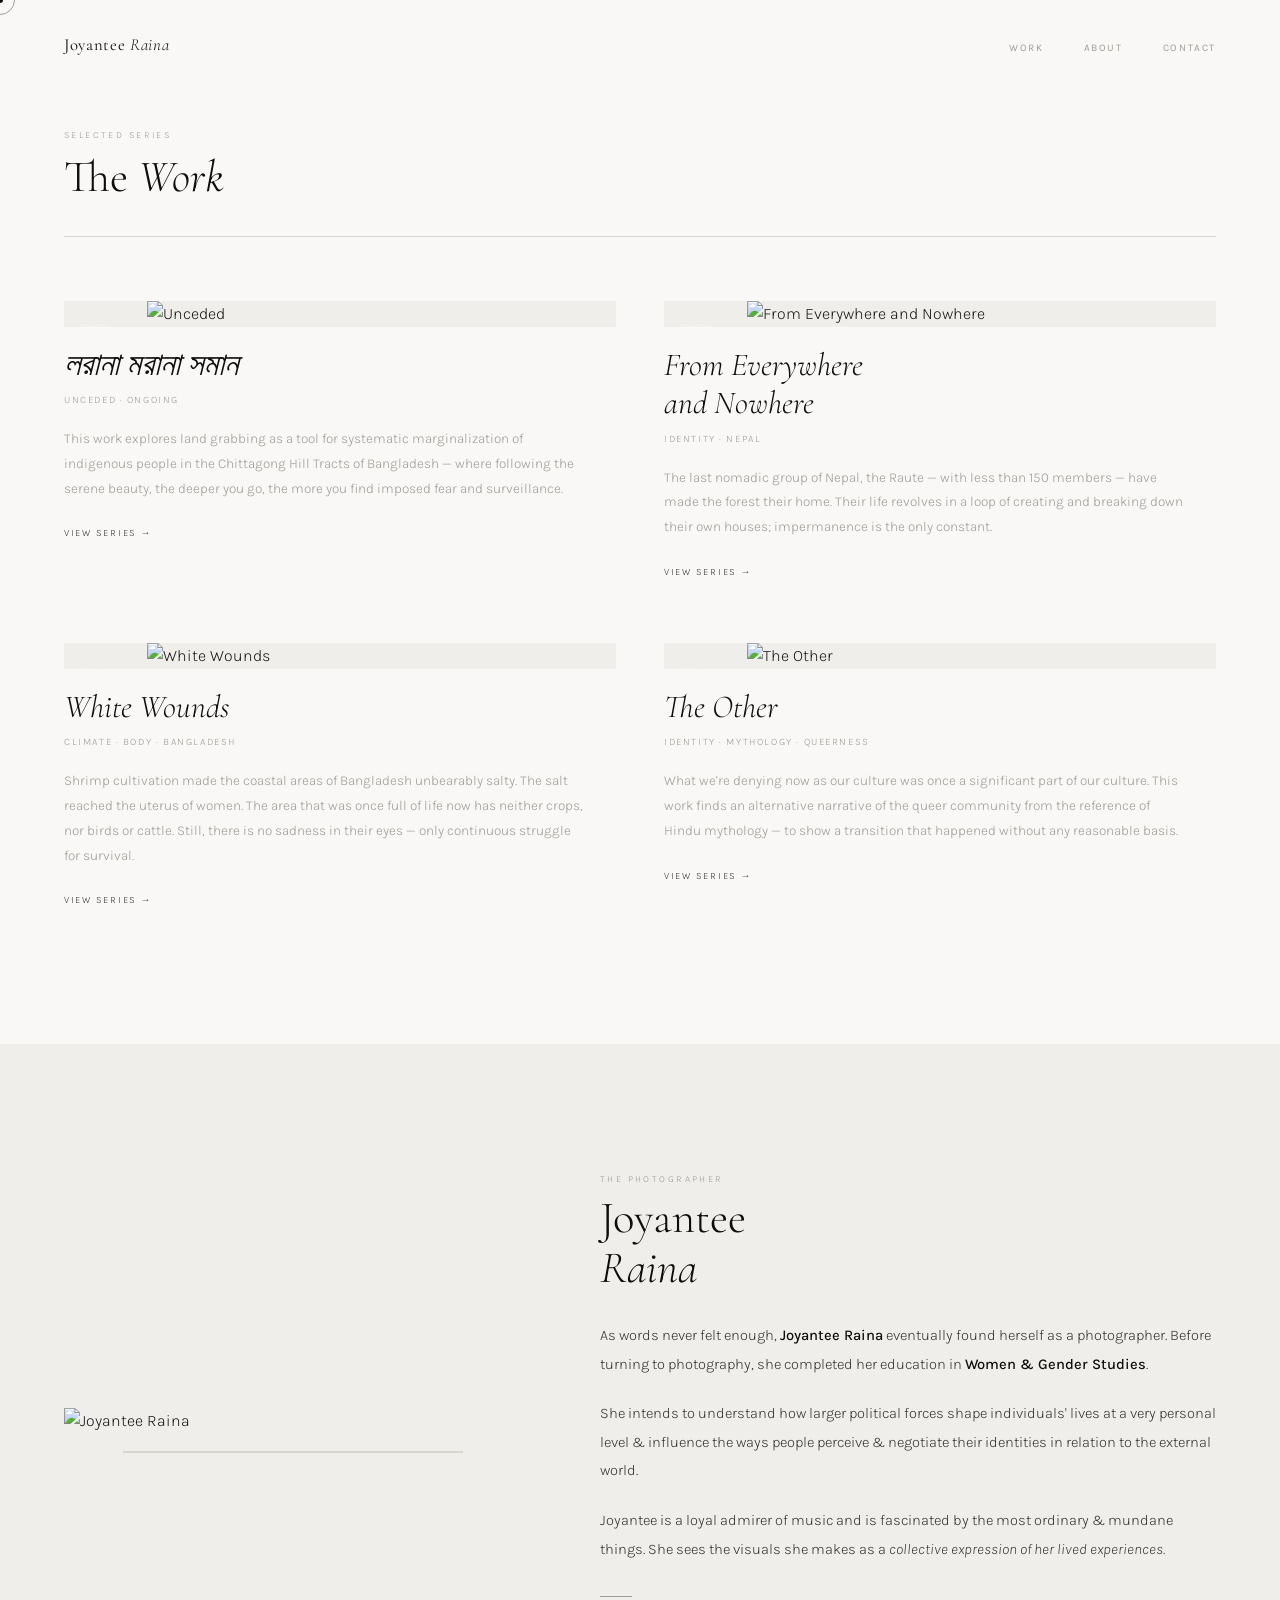
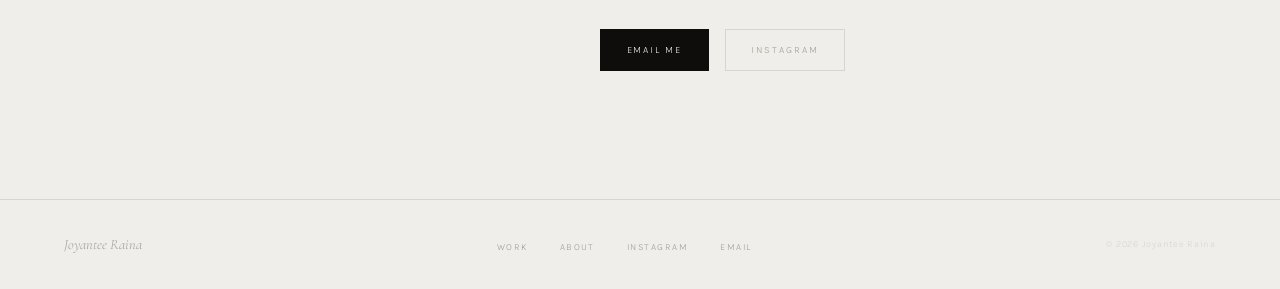
==== commit b5f537f9: "Add files via upload" ====
--- a/index.html
+++ b/index.html
@@ -334,18 +334,8 @@
   </ul>
 </nav>
 
-<!-- Hero -->
-<section class="hero">
-  <div class="hero-left">
-    <div class="hero-tag">Photographer</div>
-    <h1 class="hero-title">Joyantee<br><em>Raina</em></h1>
-    <p class="hero-snippet">As words never felt enough, she found herself through the lens — making visuals that are a collective expression of lived experience.</p>
-    <div class="hero-cta">
-      <a href="#work" class="btn btn-dark">View Work</a>
-      <a href="#about" class="btn btn-text">About →</a>
-    </div>
-  </div>
-</section>
+
+
 
 <!-- Work -->
 <section id="work">
